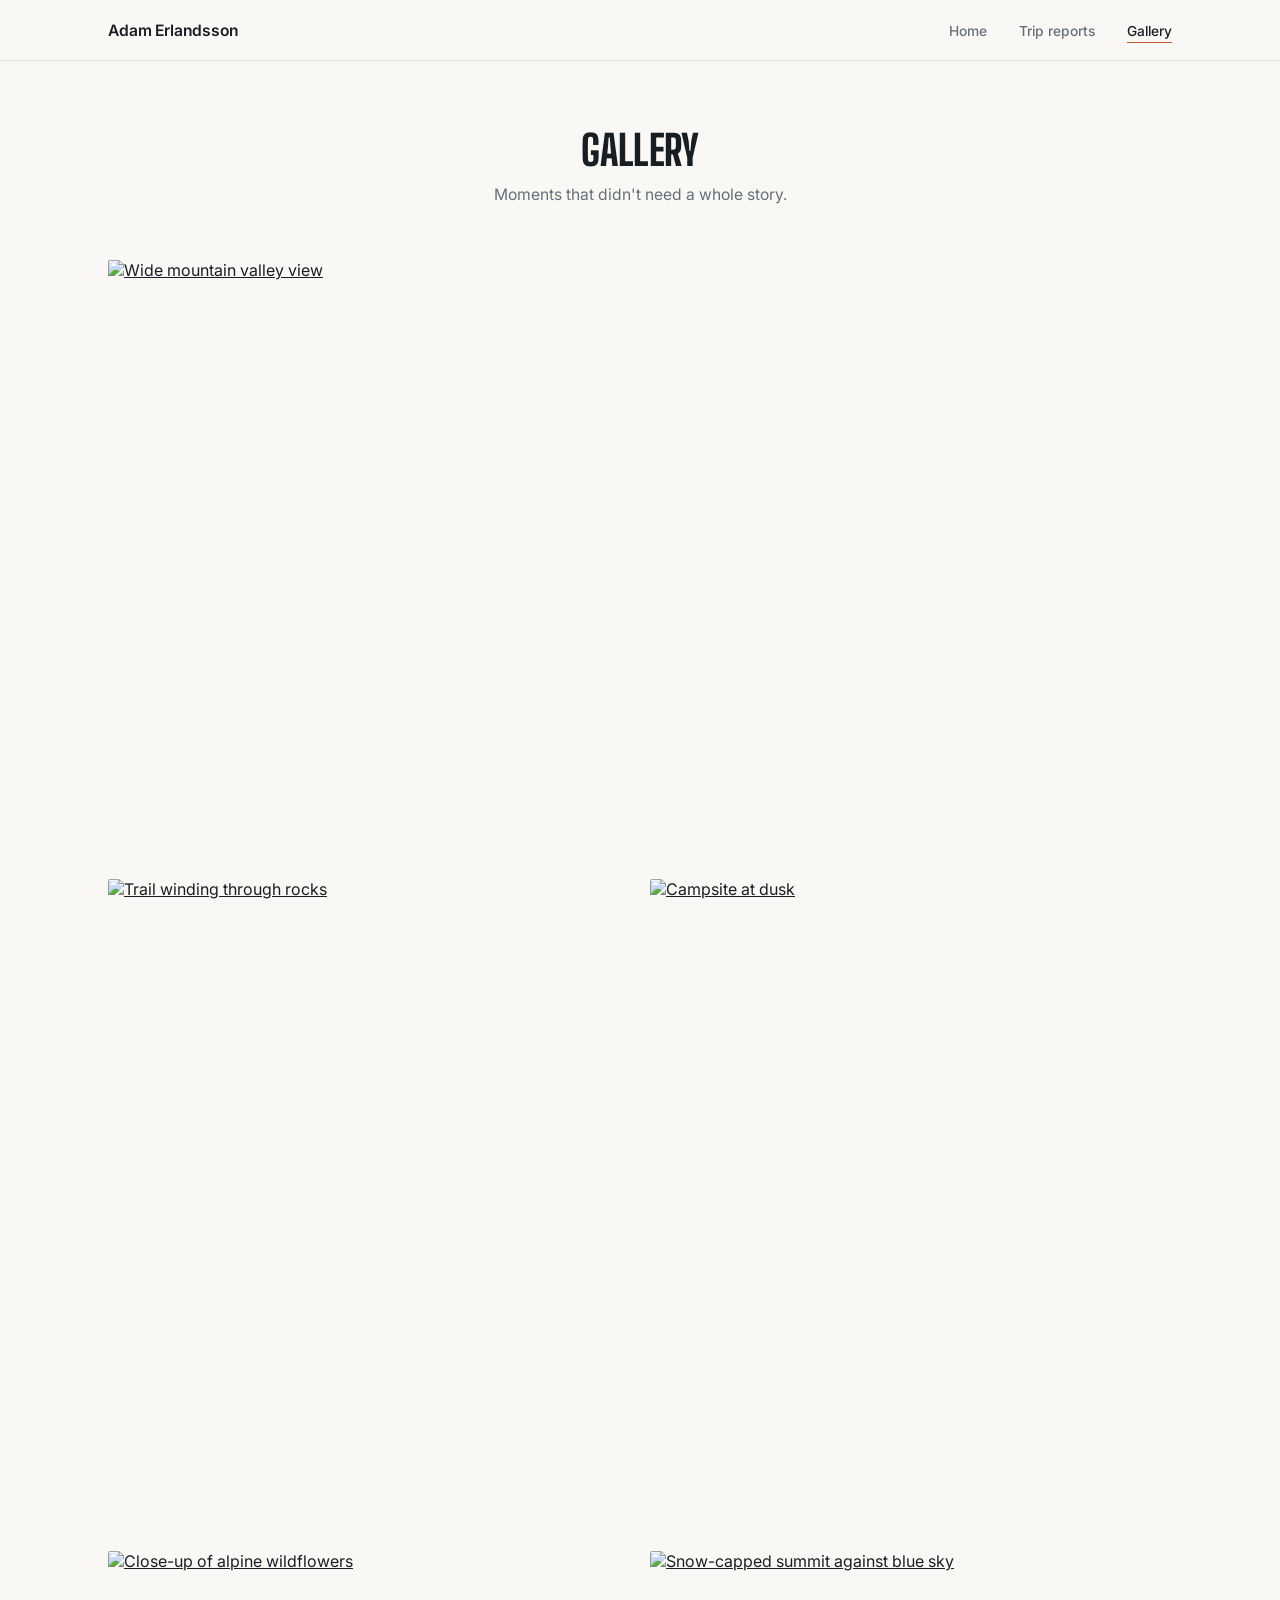
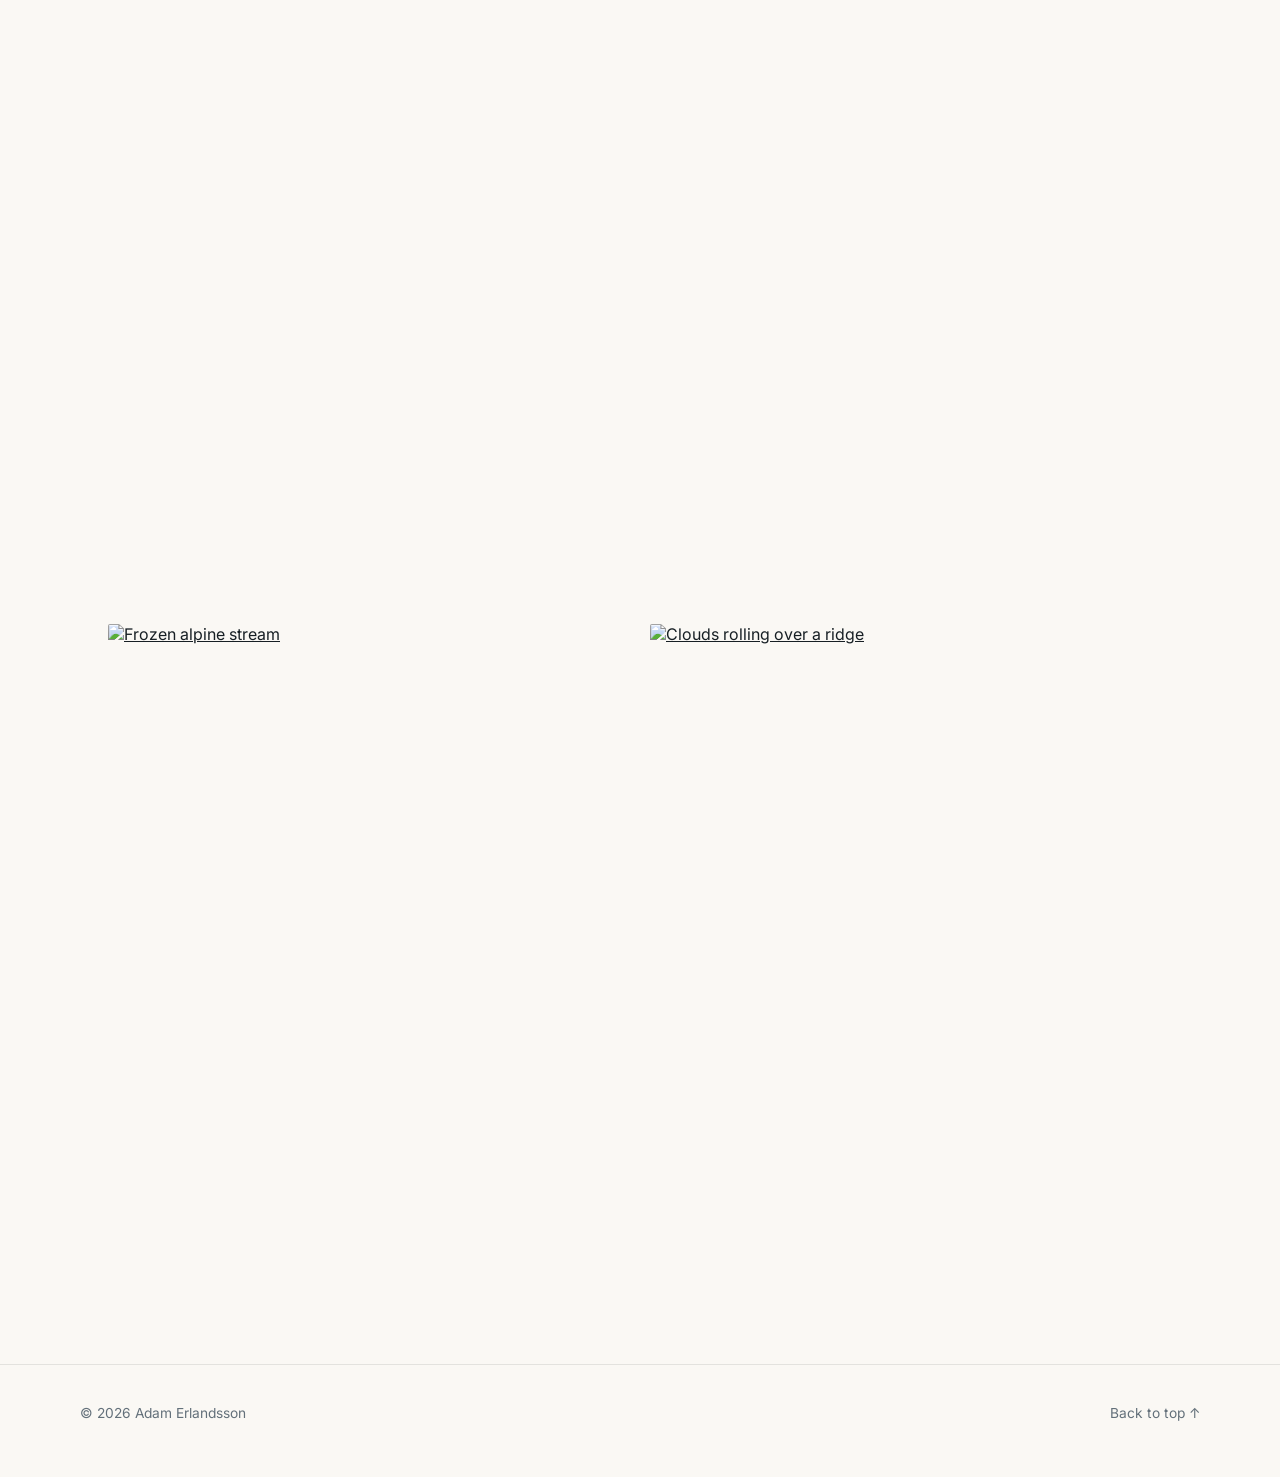
==== gallery.html @ f3b180c7 "Split into a multi-page site: home, trip reports overview, individual report pages, and a gallery pa" ====
<!DOCTYPE html>
<html lang="en">
<head>
<meta charset="UTF-8">
<meta name="viewport" content="width=device-width, initial-scale=1.0">
<title>Gallery — Adam Erlandsson</title>
<meta name="description" content="Moments from the mountains that didn't need a whole story.">
<link rel="preconnect" href="https://fonts.googleapis.com">
<link rel="preconnect" href="https://fonts.gstatic.com" crossorigin>
<link href="https://fonts.googleapis.com/css2?family=Big+Shoulders+Display:wght@600;800&family=Inter:wght@400;500;600&display=swap" rel="stylesheet">
<link rel="stylesheet" href="style.css">
</head>
<body>

<nav class="nav" id="top">
    <div class="nav-inner">
        <a class="nav-name" href="index.html">Adam Erlandsson</a>
        <ul class="nav-links">
            <li><a href="index.html">Home</a></li>
            <li><a href="trip-reports.html">Trip reports</a></li>
            <li><a href="gallery.html" class="is-active">Gallery</a></li>
        </ul>
    </div>
</nav>

<!-- ============================================================
     GALLERY — for standalone shots that don't need a full report.
     Add more <a><img></a> pairs to grow the grid; the first image
     always spans full width, the rest tile two-up.
     ============================================================ -->
<section class="page-section" style="padding-top:64px;">
    <div class="section-head">
        <h2 class="display">Gallery</h2>
        <p>Moments that didn't need a whole story.</p>
    </div>
    <div class="gallery">
        <a href="https://picsum.photos/1800/1000?random=20" target="_blank" rel="noopener">
            <img src="https://picsum.photos/1800/1000?random=20" alt="Wide mountain valley view" loading="lazy">
        </a>
        <a href="https://picsum.photos/900/1125?random=21" target="_blank" rel="noopener">
            <img src="https://picsum.photos/900/1125?random=21" alt="Trail winding through rocks" loading="lazy">
        </a>
        <a href="https://picsum.photos/900/1125?random=22" target="_blank" rel="noopener">
            <img src="https://picsum.photos/900/1125?random=22" alt="Campsite at dusk" loading="lazy">
        </a>
        <a href="https://picsum.photos/900/1125?random=23" target="_blank" rel="noopener">
            <img src="https://picsum.photos/900/1125?random=23" alt="Close-up of alpine wildflowers" loading="lazy">
        </a>
        <a href="https://picsum.photos/900/1125?random=24" target="_blank" rel="noopener">
            <img src="https://picsum.photos/900/1125?random=24" alt="Snow-capped summit against blue sky" loading="lazy">
        </a>
        <a href="https://picsum.photos/900/1125?random=25" target="_blank" rel="noopener">
            <img src="https://picsum.photos/900/1125?random=25" alt="Frozen alpine stream" loading="lazy">
        </a>
        <a href="https://picsum.photos/900/1125?random=26" target="_blank" rel="noopener">
            <img src="https://picsum.photos/900/1125?random=26" alt="Clouds rolling over a ridge" loading="lazy">
        </a>
    </div>
</section>

<footer>
    <div class="foot-inner">
        <span>© 2026 Adam Erlandsson</span>
        <a href="#top">Back to top ↑</a>
    </div>
</footer>

</body>
</html>
---- style.css ----
/* ---------- Tokens ---------- */
:root{
    --paper:     #faf8f4;   /* page background */
    --ink:       #171f24;   /* headings / body */
    --muted:     #63707a;   /* meta text, secondary */
    --line:      rgba(23,31,36,0.10);
    --accent:    #c25a2e;   /* single accent — links, hover, active state */
    --maxw:      1120px;    /* image width */
    --textw:     640px;     /* reading width */
}

*{ margin:0; padding:0; box-sizing:border-box; }

html{ scroll-behavior:smooth; }

body{
    font-family:'Inter',-apple-system,BlinkMacSystemFont,sans-serif;
    background:var(--paper);
    color:var(--ink);
    -webkit-font-smoothing:antialiased;
}

img{ max-width:100%; display:block; }

section{ scroll-margin-top:84px; }

.display{
    font-family:'Big Shoulders Display',sans-serif;
    font-weight:800;
    text-transform:uppercase;
    letter-spacing:-0.01em;
}

a{ color:inherit; }

/* ---------- Nav ---------- */
.nav{
    position:sticky;
    top:0;
    z-index:20;
    background:rgba(250,248,244,0.92);
    backdrop-filter:blur(8px);
    -webkit-backdrop-filter:blur(8px);
    border-bottom:1px solid var(--line);
}
.nav-inner{
    max-width:var(--maxw);
    margin:0 auto;
    padding:20px 28px;
    display:flex;
    align-items:center;
    justify-content:space-between;
    gap:20px;
    flex-wrap:wrap;
}
.nav-name{
    font-weight:600;
    font-size:0.98rem;
    letter-spacing:-0.01em;
    text-decoration:none;
}
.nav-links{
    list-style:none;
    display:flex;
    gap:32px;
}
.nav-links a{
    text-decoration:none;
    font-size:0.86rem;
    font-weight:500;
    color:var(--muted);
    padding-bottom:3px;
    border-bottom:1px solid transparent;
    transition:color .2s ease, border-color .2s ease;
}
.nav-links a:hover,
.nav-links a.is-active{ color:var(--ink); border-color:var(--accent); }

@media (max-width:480px){
    .nav-inner{ justify-content:center; text-align:center; }
    .nav-links{ gap:20px; }
}

/* ---------- Hero ---------- */
.hero{
    position:relative;
    height:min(86vh, 780px);
    min-height:440px;
    overflow:hidden;
}
.hero.hero--sub{
    height:min(56vh, 500px);
    min-height:320px;
}
.hero img{
    width:100%;
    height:100%;
    object-fit:cover;
}
.hero::after{
    content:"";
    position:absolute;
    inset:0;
    background:linear-gradient(to top, rgba(10,14,17,0.72) 0%, rgba(10,14,17,0.15) 45%, rgba(10,14,17,0) 65%);
}
.hero-text{
    position:absolute;
    left:0; right:0; bottom:0;
    max-width:var(--maxw);
    margin:0 auto;
    padding:0 28px 56px;
    color:#fff;
}
.hero-text .eyebrow{
    display:block;
    font-size:0.8rem;
    letter-spacing:0.08em;
    text-transform:uppercase;
    color:rgba(255,255,255,0.75);
    margin-bottom:14px;
}
.hero-text h1{
    font-size:clamp(2.4rem, 6.4vw, 4.6rem);
    line-height:0.98;
    margin-bottom:14px;
}
.hero--sub .hero-text h1{ font-size:clamp(2rem, 5vw, 3.4rem); }
.hero-text p{
    max-width:480px;
    font-size:1.02rem;
    line-height:1.6;
    color:rgba(255,255,255,0.85);
}

/* quiet signature — thin elevation line, not the star of the show */
.divider{
    display:flex;
    justify-content:center;
    padding:40px 0 8px;
    opacity:0.55;
}
.divider svg{ width:130px; height:18px; }
.divider path{ fill:none; stroke:var(--muted); stroke-width:1.4; stroke-linejoin:round; }

/* ---------- Section headers ---------- */
.section-head{
    max-width:var(--maxw);
    margin:0 auto;
    padding:0 28px;
    text-align:center;
    margin-bottom:56px;
}
.section-head h2{
    font-size:clamp(1.9rem, 4vw, 2.6rem);
    margin-bottom:10px;
}
.section-head p{ color:var(--muted); font-size:0.98rem; }

.page-section{ padding:96px 0 88px; }

/* ---------- Report cards (home teaser + overview grid) ---------- */
.report-grid{
    max-width:var(--maxw);
    margin:0 auto;
    padding:0 28px;
    display:grid;
    grid-template-columns:repeat(auto-fit, minmax(260px, 1fr));
    gap:44px 28px;
}
.report-card{
    display:block;
    text-decoration:none;
    color:inherit;
}
.card-photo{
    overflow:hidden;
    border-radius:2px;
    margin-bottom:18px;
}
.card-photo img{
    width:100%;
    aspect-ratio:4/3;
    object-fit:cover;
    transition:transform .5s cubic-bezier(.2,.7,.2,1);
}
.report-card:hover .card-photo img{ transform:scale(1.045); }
.report-card h3{ font-size:1.22rem; margin-bottom:6px; line-height:1.25; }
.card-meta{ color:var(--accent); font-size:0.84rem; font-weight:500; }

.section-cta{ text-align:center; margin-top:56px; }
.section-cta a{
    text-decoration:none;
    font-weight:500;
    font-size:0.92rem;
    color:var(--accent);
    border-bottom:1px solid var(--accent);
    padding-bottom:2px;
}

/* ---------- Individual report page ---------- */
.report-detail{
    max-width:var(--textw);
    margin:0 auto;
    padding:72px 28px 0;
}
.report-detail p{
    line-height:1.75;
    color:#3a444b;
    font-size:1.05rem;
    margin-bottom:18px;
}
.report-detail p:last-child{ margin-bottom:0; }

.report-nav{
    max-width:var(--textw);
    margin:56px auto 0;
    padding:28px 28px 88px;
    border-top:1px solid var(--line);
    display:flex;
    justify-content:space-between;
    gap:16px;
    flex-wrap:wrap;
}
.report-nav a{
    text-decoration:none;
    font-size:0.9rem;
    font-weight:500;
    color:var(--muted);
    transition:color .2s ease;
}
.report-nav a:hover{ color:var(--accent); }

/* ---------- Gallery ---------- */
.gallery{
    max-width:var(--maxw);
    margin:0 auto;
    padding:0 28px;
    display:grid;
    grid-template-columns:repeat(2, 1fr);
    gap:20px;
}
.gallery a{
    display:block;
    overflow:hidden;
    border-radius:2px;
}
.gallery img{
    width:100%;
    aspect-ratio:4/5;
    object-fit:cover;
    transition:transform .6s cubic-bezier(.2,.7,.2,1);
}
.gallery a:hover img{ transform:scale(1.045); }
.gallery a:first-child{ grid-column:1 / -1; }
.gallery a:first-child img{ aspect-ratio:16/9; }

@media (max-width:680px){
    .gallery{ grid-template-columns:1fr; }
    .gallery a:first-child img{ aspect-ratio:4/5; }
}

/* ---------- Footer ---------- */
footer{
    border-top:1px solid var(--line);
    padding:40px 28px 56px;
}
.foot-inner{
    max-width:var(--maxw);
    margin:0 auto;
    display:flex;
    justify-content:space-between;
    align-items:center;
    gap:16px;
    flex-wrap:wrap;
    color:var(--muted);
    font-size:0.86rem;
}
footer a{
    text-decoration:none;
    color:var(--muted);
    transition:color .2s ease;
}
footer a:hover{ color:var(--accent); }
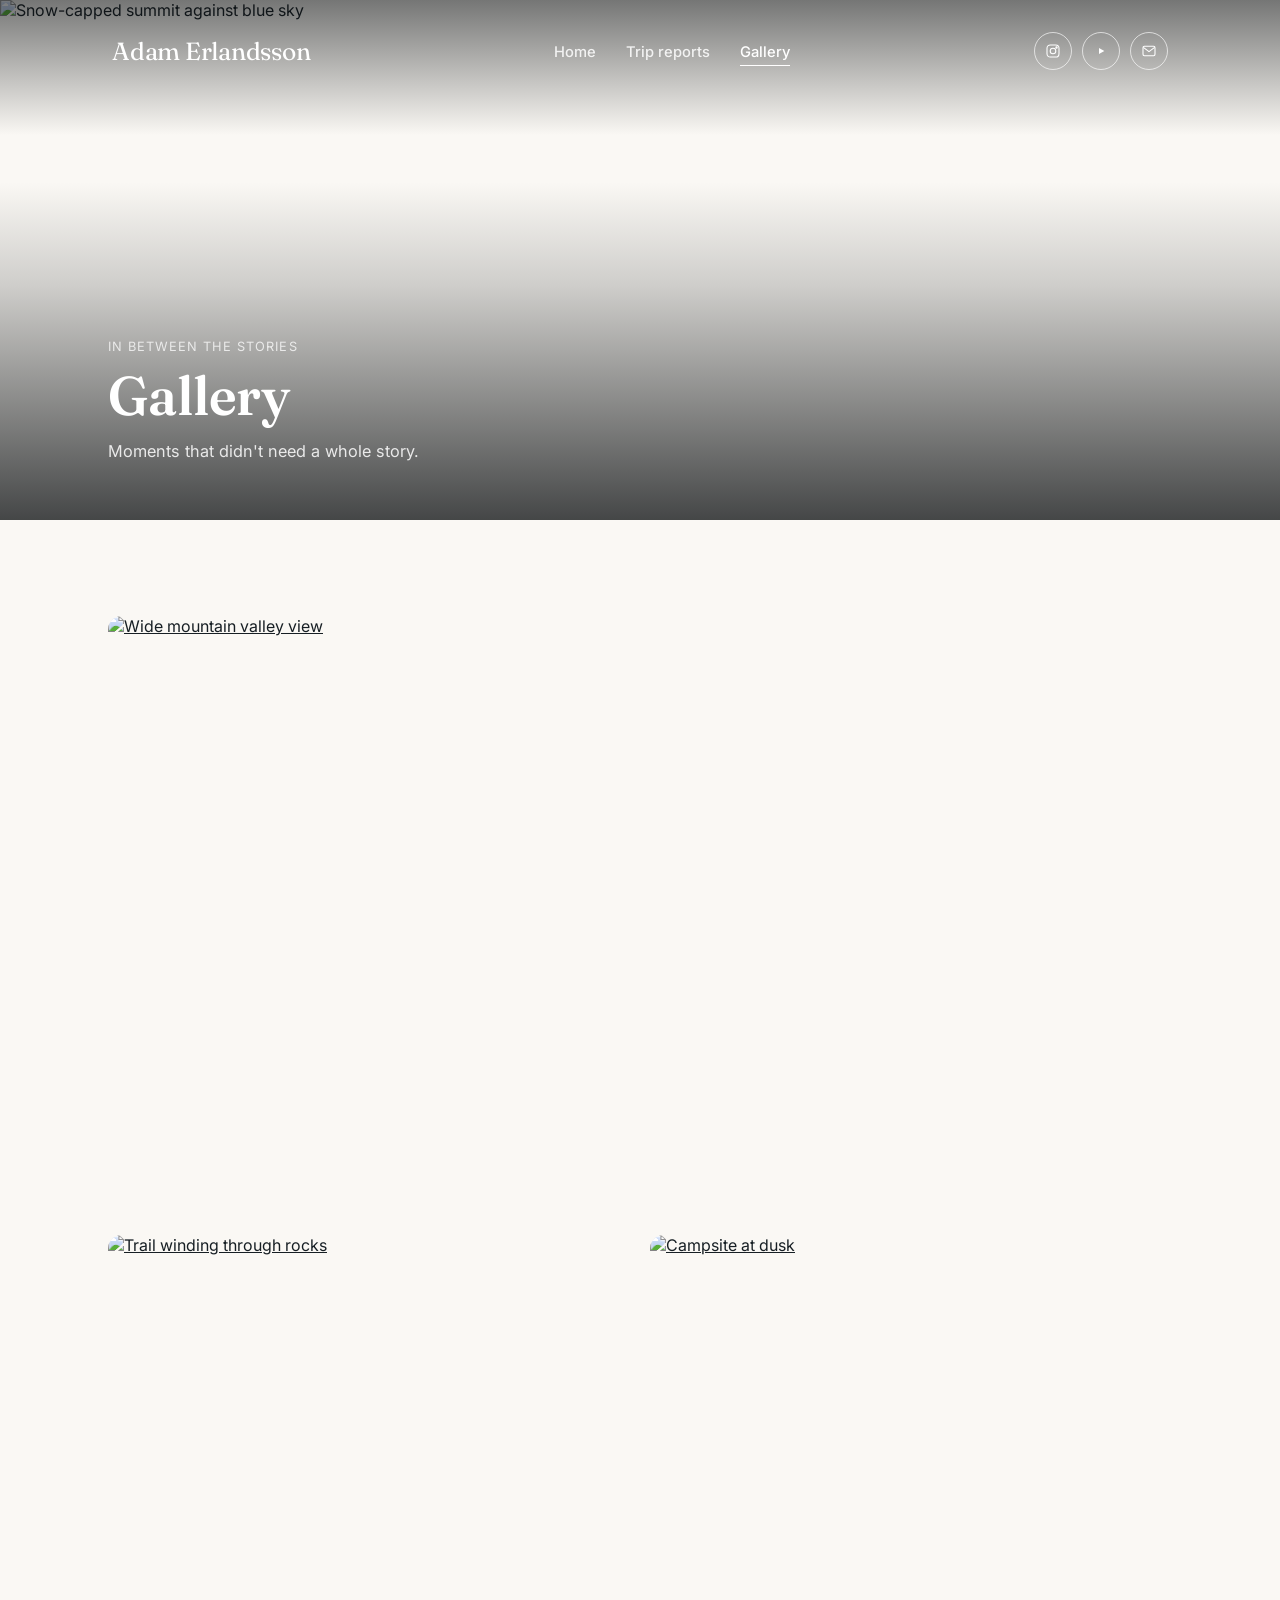
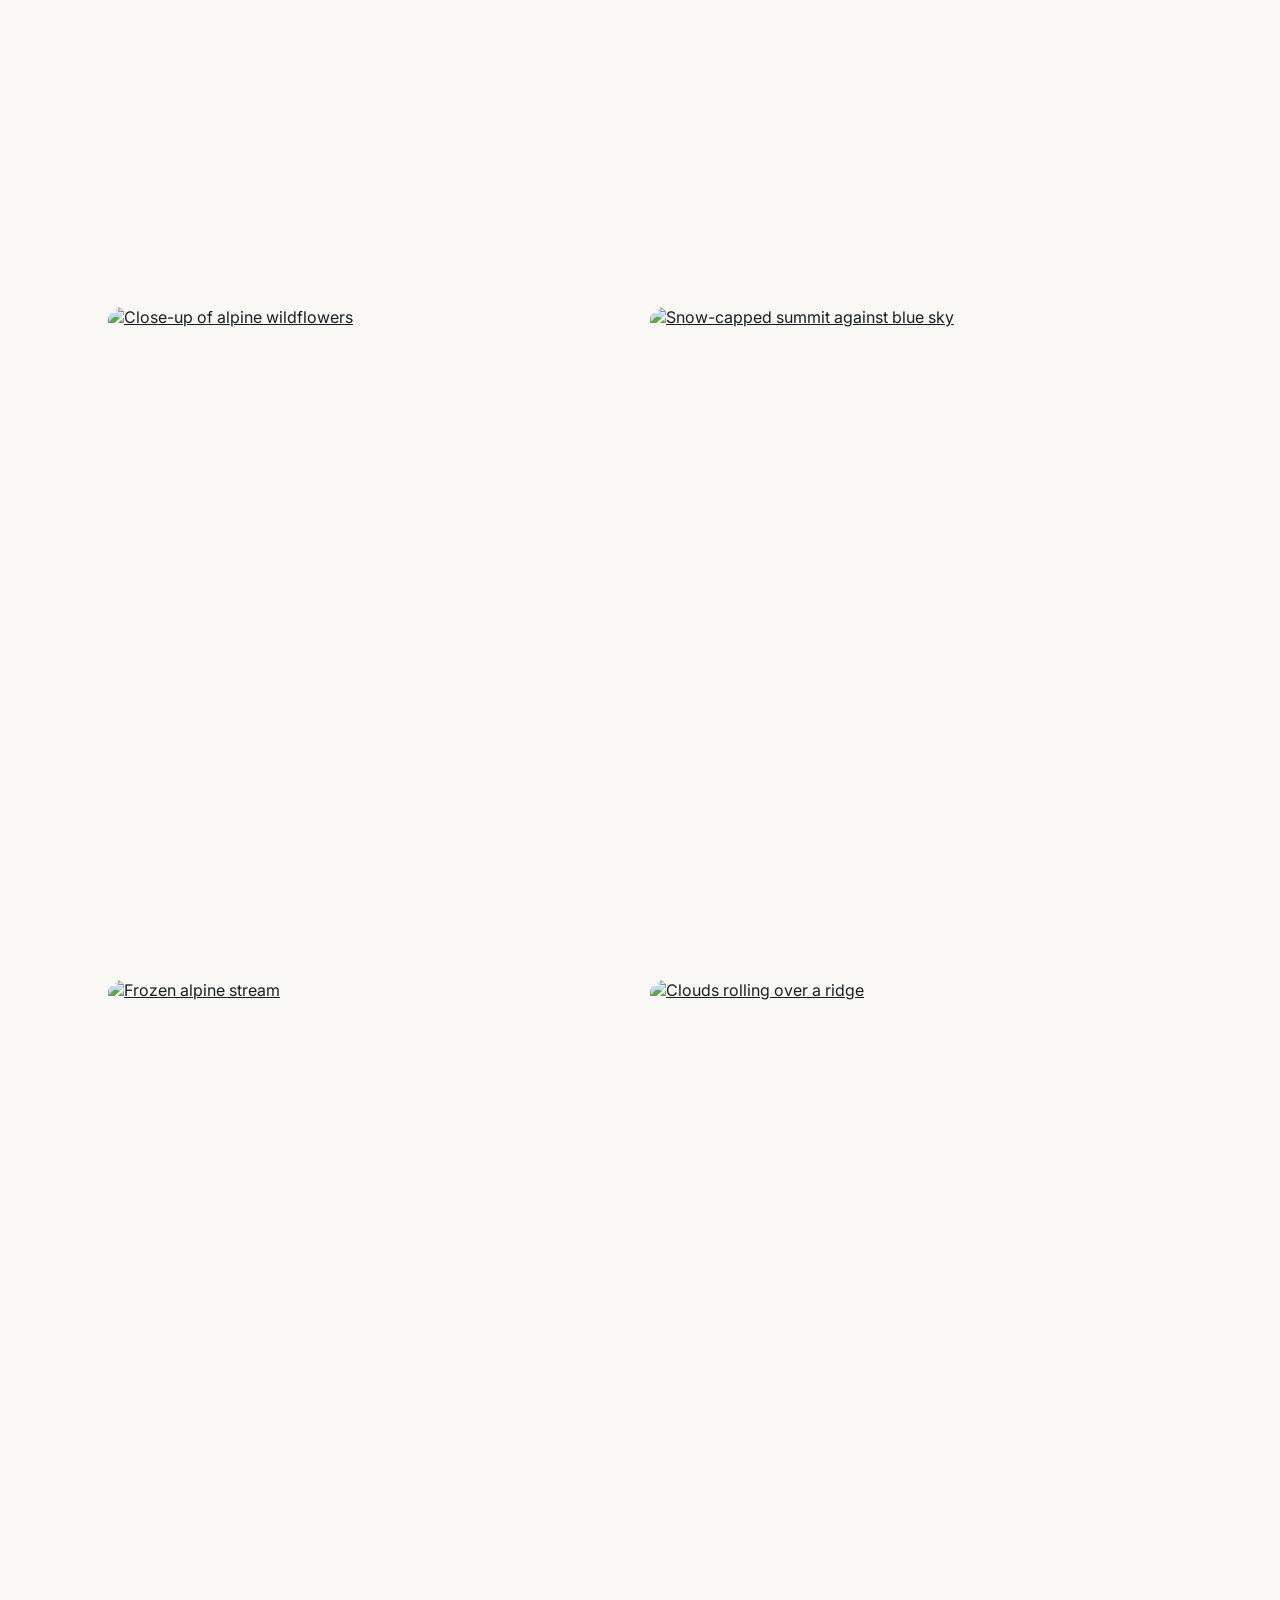
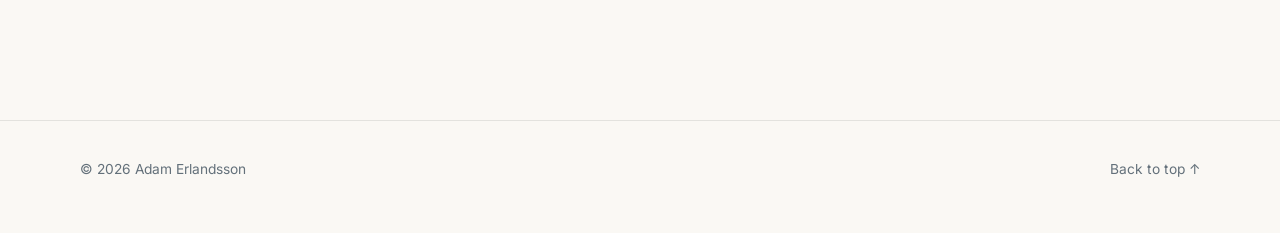
==== commit 9543f319: "Redesign nav as transparent overlay on hero photos, serif wordmark, social icons, rounded accent-str" ====
--- a/gallery.html
+++ b/gallery.html
@@ -7,7 +7,7 @@
 <meta name="description" content="Moments from the mountains that didn't need a whole story.">
 <link rel="preconnect" href="https://fonts.googleapis.com">
 <link rel="preconnect" href="https://fonts.gstatic.com" crossorigin>
-<link href="https://fonts.googleapis.com/css2?family=Big+Shoulders+Display:wght@600;800&family=Inter:wght@400;500;600&display=swap" rel="stylesheet">
+<link href="https://fonts.googleapis.com/css2?family=Fraunces:wght@400;500;600&family=Inter:wght@400;500;600&display=swap" rel="stylesheet">
 <link rel="stylesheet" href="style.css">
 </head>
 <body>
@@ -20,19 +20,29 @@
             <li><a href="trip-reports.html">Trip reports</a></li>
             <li><a href="gallery.html" class="is-active">Gallery</a></li>
         </ul>
+        <div class="nav-social">
+            <a href="#" aria-label="Instagram"><svg viewBox="0 0 24 24" fill="none" stroke="currentColor" stroke-width="1.6"><rect x="3" y="3" width="18" height="18" rx="5"/><circle cx="12" cy="12" r="4.2"/><circle cx="17.3" cy="6.7" r="1"/></svg></a>
+            <a href="#" aria-label="YouTube"><svg viewBox="0 0 24 24" fill="currentColor"><path d="M9 7.5v9l8-4.5-8-4.5z"/></svg></a>
+            <a href="mailto:you@example.com" aria-label="Email"><svg viewBox="0 0 24 24" fill="none" stroke="currentColor" stroke-width="1.6"><rect x="3" y="5" width="18" height="14" rx="2"/><path d="M3.5 6.5l8.5 6.5 8.5-6.5"/></svg></a>
+        </div>
     </div>
 </nav>
+
+<header class="hero hero--sub has-caption">
+    <img src="https://picsum.photos/1800/1000?random=24" alt="Snow-capped summit against blue sky">
+    <div class="hero-text">
+        <span class="eyebrow">In between the stories</span>
+        <h1 class="display">Gallery</h1>
+        <p>Moments that didn't need a whole story.</p>
+    </div>
+</header>
 
 <!-- ============================================================
      GALLERY — for standalone shots that don't need a full report.
      Add more <a><img></a> pairs to grow the grid; the first image
      always spans full width, the rest tile two-up.
      ============================================================ -->
-<section class="page-section" style="padding-top:64px;">
-    <div class="section-head">
-        <h2 class="display">Gallery</h2>
-        <p>Moments that didn't need a whole story.</p>
-    </div>
+<section class="page-section">
     <div class="gallery">
         <a href="https://picsum.photos/1800/1000?random=20" target="_blank" rel="noopener">
             <img src="https://picsum.photos/1800/1000?random=20" alt="Wide mountain valley view" loading="lazy">
--- a/style.css
+++ b/style.css
@@ -25,87 +25,110 @@
 section{ scroll-margin-top:84px; }
 
 .display{
-    font-family:'Big Shoulders Display',sans-serif;
-    font-weight:800;
-    text-transform:uppercase;
+    font-family:'Fraunces',serif;
+    font-weight:500;
     letter-spacing:-0.01em;
 }
 
 a{ color:inherit; }
 
-/* ---------- Nav ---------- */
+/* ---------- Nav — transparent overlay on the hero photo ---------- */
 .nav{
-    position:sticky;
-    top:0;
+    position:absolute;
+    top:0; left:0; right:0;
     z-index:20;
-    background:rgba(250,248,244,0.92);
-    backdrop-filter:blur(8px);
-    -webkit-backdrop-filter:blur(8px);
-    border-bottom:1px solid var(--line);
 }
 .nav-inner{
     max-width:var(--maxw);
     margin:0 auto;
-    padding:20px 28px;
+    padding:32px 32px 0;
     display:flex;
     align-items:center;
     justify-content:space-between;
-    gap:20px;
+    gap:24px;
     flex-wrap:wrap;
 }
 .nav-name{
-    font-weight:600;
-    font-size:0.98rem;
+    font-family:'Fraunces',serif;
+    font-weight:400;
+    font-size:1.55rem;
+    color:#fff;
+    text-decoration:none;
     letter-spacing:-0.01em;
-    text-decoration:none;
 }
 .nav-links{
     list-style:none;
     display:flex;
-    gap:32px;
+    gap:30px;
 }
 .nav-links a{
     text-decoration:none;
-    font-size:0.86rem;
+    font-size:0.92rem;
     font-weight:500;
-    color:var(--muted);
-    padding-bottom:3px;
+    color:rgba(255,255,255,0.85);
+    padding-bottom:4px;
     border-bottom:1px solid transparent;
     transition:color .2s ease, border-color .2s ease;
 }
 .nav-links a:hover,
-.nav-links a.is-active{ color:var(--ink); border-color:var(--accent); }
-
-@media (max-width:480px){
-    .nav-inner{ justify-content:center; text-align:center; }
-    .nav-links{ gap:20px; }
+.nav-links a.is-active{ color:#fff; border-color:#fff; }
+
+.nav-social{ display:flex; gap:10px; }
+.nav-social a{
+    width:38px; height:38px;
+    border:1.5px solid rgba(255,255,255,0.65);
+    border-radius:50%;
+    display:flex; align-items:center; justify-content:center;
+    color:#fff;
+    transition:background .2s ease, color .2s ease, border-color .2s ease;
+}
+.nav-social a:hover{ background:#fff; border-color:#fff; color:var(--ink); }
+.nav-social svg{ width:16px; height:16px; }
+
+@media (max-width:760px){
+    .nav-inner{ justify-content:center; text-align:center; padding-top:24px; }
+    .nav-links{ gap:18px; order:3; flex-basis:100%; justify-content:center; }
+    .nav-social{ order:2; }
 }
 
 /* ---------- Hero ---------- */
 .hero{
     position:relative;
-    height:min(86vh, 780px);
-    min-height:440px;
+    height:min(90vh, 820px);
+    min-height:460px;
     overflow:hidden;
 }
 .hero.hero--sub{
-    height:min(56vh, 500px);
-    min-height:320px;
+    height:min(58vh, 520px);
+    min-height:340px;
 }
 .hero img{
     width:100%;
     height:100%;
     object-fit:cover;
 }
-.hero::after{
+.hero::before{
+    /* top fade — keeps the overlaid nav legible over any photo */
     content:"";
     position:absolute;
     inset:0;
-    background:linear-gradient(to top, rgba(10,14,17,0.72) 0%, rgba(10,14,17,0.15) 45%, rgba(10,14,17,0) 65%);
+    z-index:1;
+    background:linear-gradient(to bottom, rgba(8,11,13,0.55) 0%, rgba(8,11,13,0) 26%);
+    pointer-events:none;
+}
+.hero.has-caption::after{
+    /* bottom fade — only added where a caption sits at the bottom */
+    content:"";
+    position:absolute;
+    inset:0;
+    z-index:1;
+    background:linear-gradient(to top, rgba(8,11,13,0.75) 0%, rgba(8,11,13,0.18) 45%, rgba(8,11,13,0) 65%);
+    pointer-events:none;
 }
 .hero-text{
     position:absolute;
     left:0; right:0; bottom:0;
+    z-index:2;
     max-width:var(--maxw);
     margin:0 auto;
     padding:0 28px 56px;
@@ -121,7 +144,8 @@
 }
 .hero-text h1{
     font-size:clamp(2.4rem, 6.4vw, 4.6rem);
-    line-height:0.98;
+    font-weight:600;
+    line-height:1.02;
     margin-bottom:14px;
 }
 .hero--sub .hero-text h1{ font-size:clamp(2rem, 5vw, 3.4rem); }
@@ -173,9 +197,18 @@
     color:inherit;
 }
 .card-photo{
+    position:relative;
     overflow:hidden;
-    border-radius:2px;
+    border-radius:14px;
     margin-bottom:18px;
+}
+.card-photo::before{
+    content:"";
+    position:absolute;
+    left:0; top:0; bottom:0;
+    width:5px;
+    background:var(--accent);
+    z-index:2;
 }
 .card-photo img{
     width:100%;
@@ -184,7 +217,7 @@
     transition:transform .5s cubic-bezier(.2,.7,.2,1);
 }
 .report-card:hover .card-photo img{ transform:scale(1.045); }
-.report-card h3{ font-size:1.22rem; margin-bottom:6px; line-height:1.25; }
+.report-card h3{ font-family:'Fraunces',serif; font-weight:500; font-size:1.3rem; margin-bottom:6px; line-height:1.25; }
 .card-meta{ color:var(--accent); font-size:0.84rem; font-weight:500; }
 
 .section-cta{ text-align:center; margin-top:56px; }
@@ -242,7 +275,7 @@
 .gallery a{
     display:block;
     overflow:hidden;
-    border-radius:2px;
+    border-radius:14px;
 }
 .gallery img{
     width:100%;
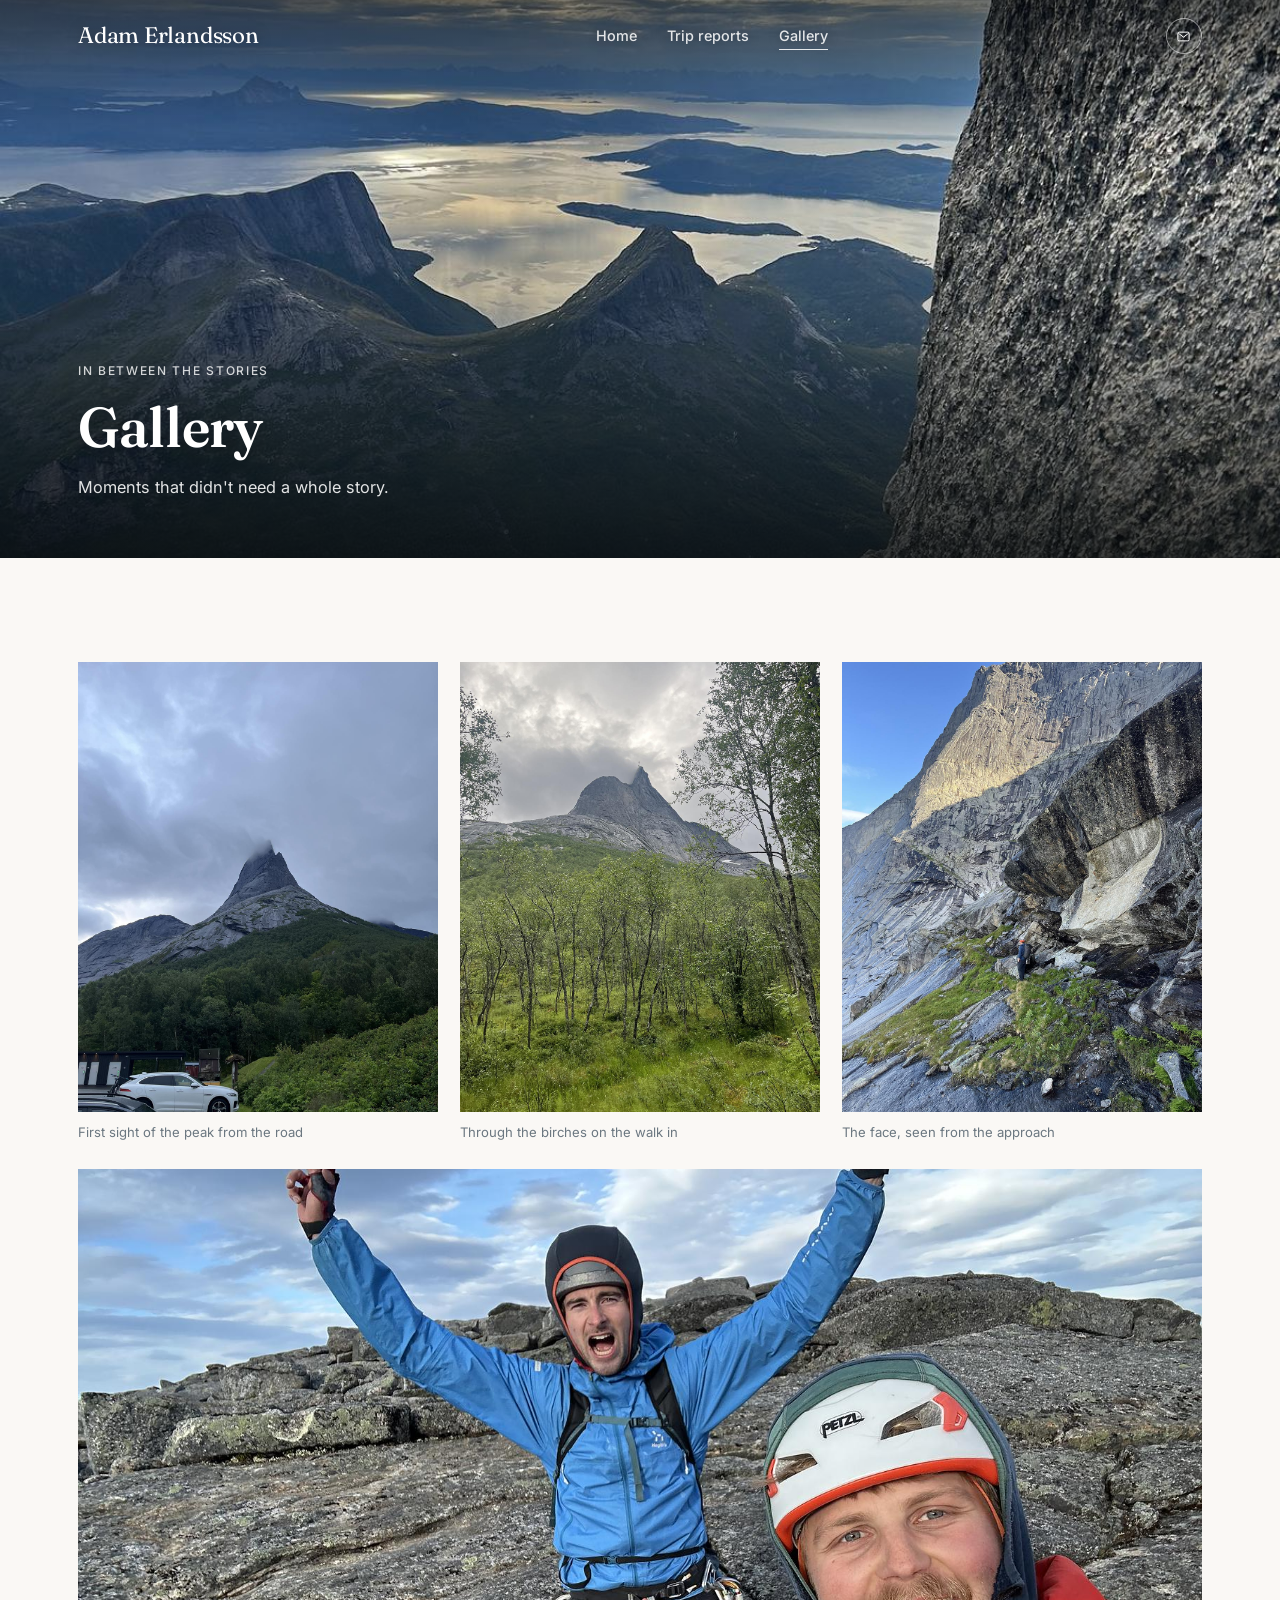
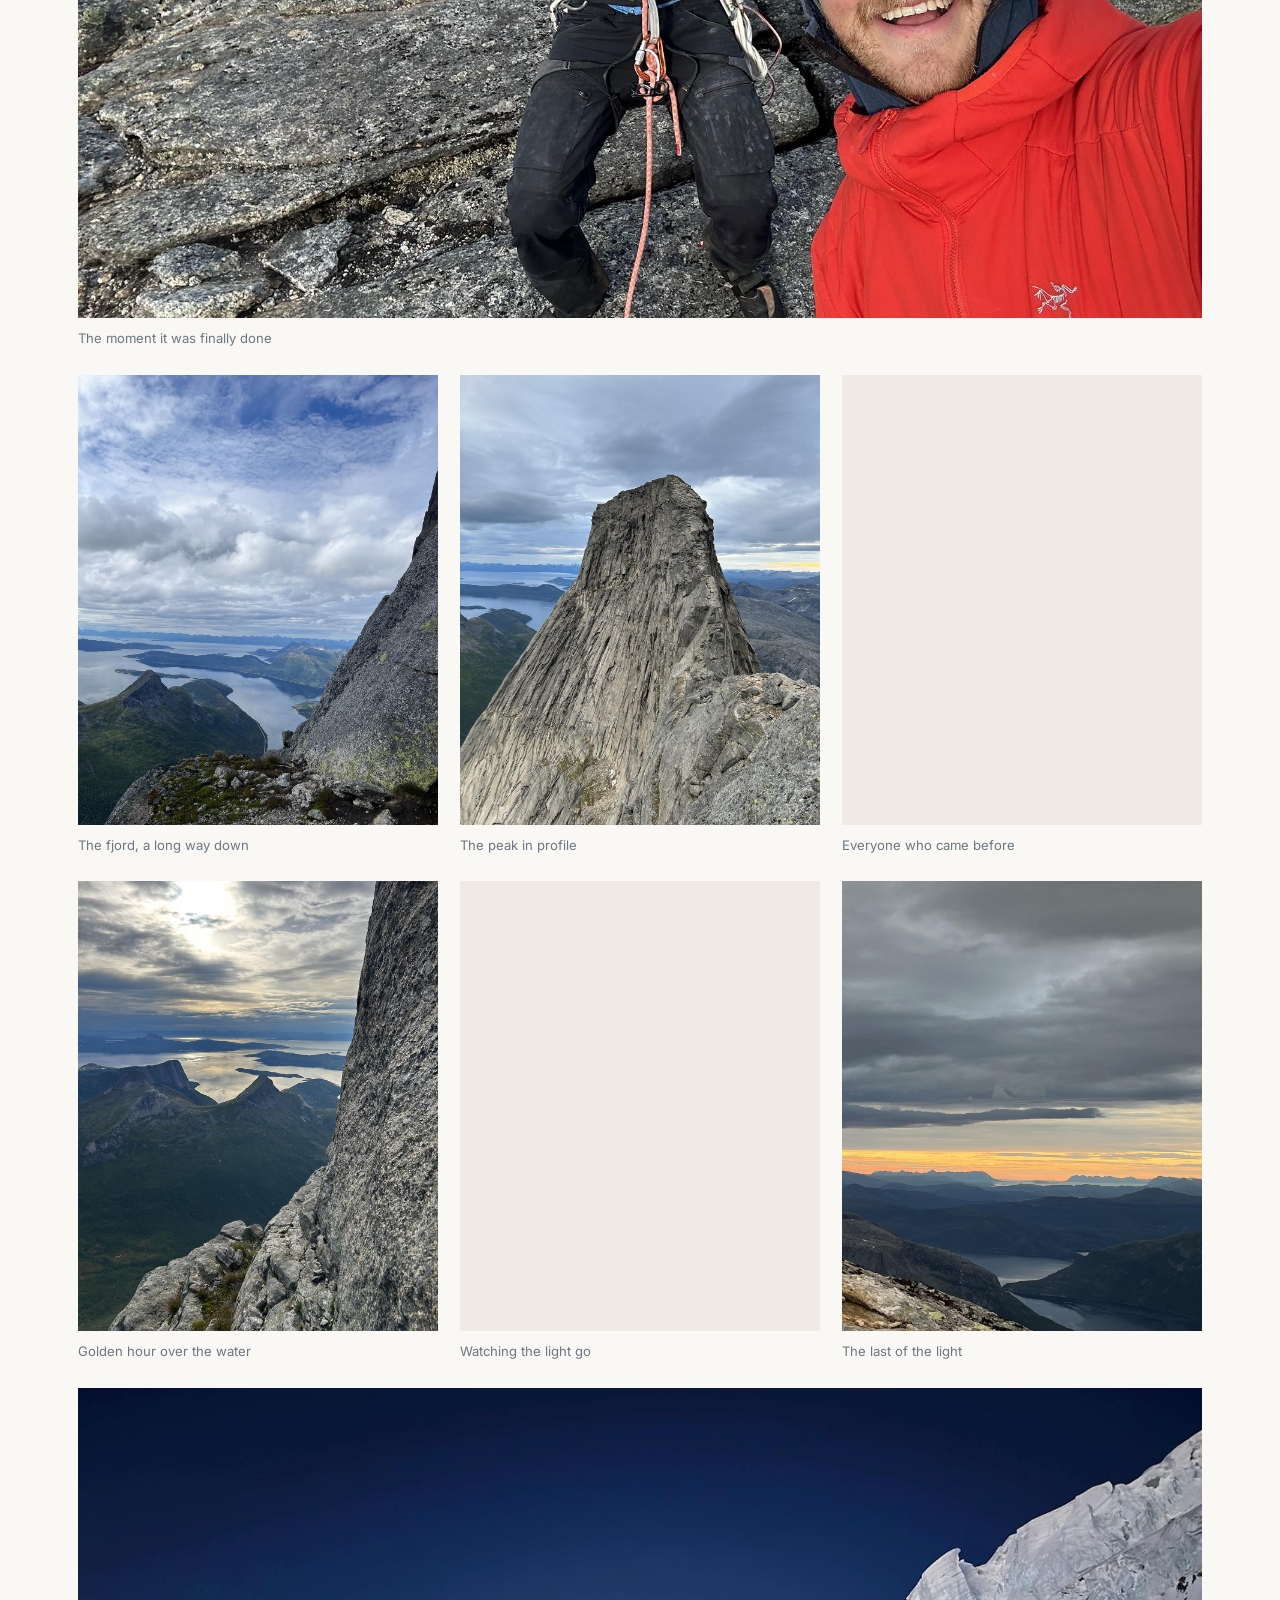
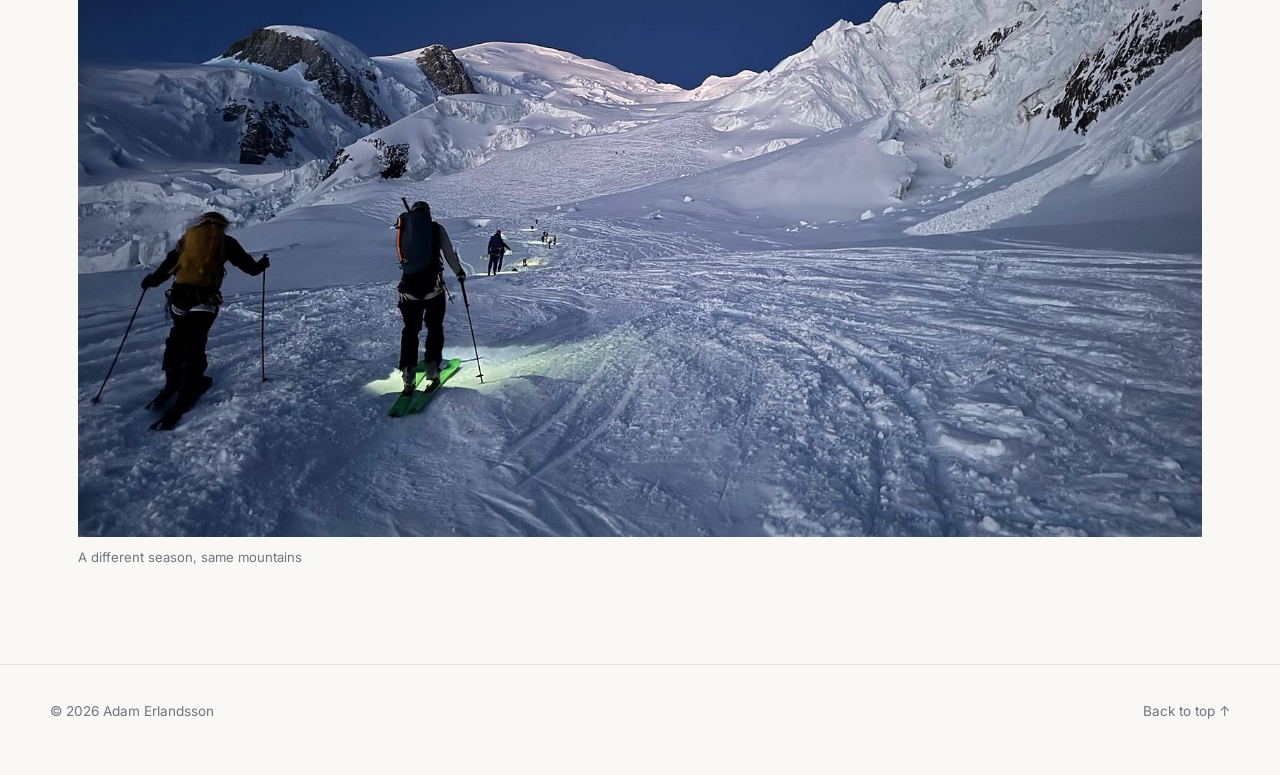
==== commit 64a09e50: "Rebuild site around a single editable content file All content now lives in content.js — site detail" ====
--- a/gallery.html
+++ b/gallery.html
@@ -2,78 +2,30 @@
 <html lang="en">
 <head>
 <meta charset="UTF-8">
-<meta name="viewport" content="width=device-width, initial-scale=1.0">
+<meta name="viewport" content="width=device-width, initial-scale=1">
 <title>Gallery — Adam Erlandsson</title>
 <meta name="description" content="Moments from the mountains that didn't need a whole story.">
+
+<meta property="og:title" content="Gallery — Adam Erlandsson">
+<meta property="og:description" content="Moments from the mountains that didn't need a whole story.">
+<meta property="og:image" content="images/summit-celebration.jpg">
+<meta property="og:type" content="website">
+<meta name="theme-color" content="#faf8f5">
+
+<link rel="icon" href="data:image/svg+xml,%3Csvg xmlns='http://www.w3.org/2000/svg' viewBox='0 0 32 32'%3E%3Crect width='32' height='32' rx='6' fill='%2314181b'/%3E%3Cpath d='M4 25 L12.5 9 L17 17.5 L20.5 11 L28 25 Z' fill='%23faf8f5'/%3E%3Cpath d='M12.5 9 L15.2 14 L9.8 14 Z' fill='%23c25a2e'/%3E%3C/svg%3E">
+
 <link rel="preconnect" href="https://fonts.googleapis.com">
 <link rel="preconnect" href="https://fonts.gstatic.com" crossorigin>
-<link href="https://fonts.googleapis.com/css2?family=Fraunces:wght@400;500;600&family=Inter:wght@400;500;600&display=swap" rel="stylesheet">
+<link href="https://fonts.googleapis.com/css2?family=Fraunces:opsz,wght@9..144,400;9..144,500;9..144,600&family=Inter:wght@400;500;600&display=swap" rel="stylesheet">
 <link rel="stylesheet" href="style.css">
 </head>
-<body>
+<body data-page="gallery">
 
-<nav class="nav" id="top">
-    <div class="nav-inner">
-        <a class="nav-name" href="index.html">Adam Erlandsson</a>
-        <ul class="nav-links">
-            <li><a href="index.html">Home</a></li>
-            <li><a href="trip-reports.html">Trip reports</a></li>
-            <li><a href="gallery.html" class="is-active">Gallery</a></li>
-        </ul>
-        <div class="nav-social">
-            <a href="#" aria-label="Instagram"><svg viewBox="0 0 24 24" fill="none" stroke="currentColor" stroke-width="1.6"><rect x="3" y="3" width="18" height="18" rx="5"/><circle cx="12" cy="12" r="4.2"/><circle cx="17.3" cy="6.7" r="1"/></svg></a>
-            <a href="#" aria-label="YouTube"><svg viewBox="0 0 24 24" fill="currentColor"><path d="M9 7.5v9l8-4.5-8-4.5z"/></svg></a>
-            <a href="mailto:you@example.com" aria-label="Email"><svg viewBox="0 0 24 24" fill="none" stroke="currentColor" stroke-width="1.6"><rect x="3" y="5" width="18" height="14" rx="2"/><path d="M3.5 6.5l8.5 6.5 8.5-6.5"/></svg></a>
-        </div>
-    </div>
-</nav>
+<noscript>
+  <div class="noscript">This site needs JavaScript switched on to show the photos and reports.</div>
+</noscript>
 
-<header class="hero hero--sub has-caption">
-    <img src="https://picsum.photos/1800/1000?random=24" alt="Snow-capped summit against blue sky">
-    <div class="hero-text">
-        <span class="eyebrow">In between the stories</span>
-        <h1 class="display">Gallery</h1>
-        <p>Moments that didn't need a whole story.</p>
-    </div>
-</header>
-
-<!-- ============================================================
-     GALLERY — for standalone shots that don't need a full report.
-     Add more <a><img></a> pairs to grow the grid; the first image
-     always spans full width, the rest tile two-up.
-     ============================================================ -->
-<section class="page-section">
-    <div class="gallery">
-        <a href="https://picsum.photos/1800/1000?random=20" target="_blank" rel="noopener">
-            <img src="https://picsum.photos/1800/1000?random=20" alt="Wide mountain valley view" loading="lazy">
-        </a>
-        <a href="https://picsum.photos/900/1125?random=21" target="_blank" rel="noopener">
-            <img src="https://picsum.photos/900/1125?random=21" alt="Trail winding through rocks" loading="lazy">
-        </a>
-        <a href="https://picsum.photos/900/1125?random=22" target="_blank" rel="noopener">
-            <img src="https://picsum.photos/900/1125?random=22" alt="Campsite at dusk" loading="lazy">
-        </a>
-        <a href="https://picsum.photos/900/1125?random=23" target="_blank" rel="noopener">
-            <img src="https://picsum.photos/900/1125?random=23" alt="Close-up of alpine wildflowers" loading="lazy">
-        </a>
-        <a href="https://picsum.photos/900/1125?random=24" target="_blank" rel="noopener">
-            <img src="https://picsum.photos/900/1125?random=24" alt="Snow-capped summit against blue sky" loading="lazy">
-        </a>
-        <a href="https://picsum.photos/900/1125?random=25" target="_blank" rel="noopener">
-            <img src="https://picsum.photos/900/1125?random=25" alt="Frozen alpine stream" loading="lazy">
-        </a>
-        <a href="https://picsum.photos/900/1125?random=26" target="_blank" rel="noopener">
-            <img src="https://picsum.photos/900/1125?random=26" alt="Clouds rolling over a ridge" loading="lazy">
-        </a>
-    </div>
-</section>
-
-<footer>
-    <div class="foot-inner">
-        <span>© 2026 Adam Erlandsson</span>
-        <a href="#top">Back to top ↑</a>
-    </div>
-</footer>
-
+<script src="content.js"></script>
+<script src="site.js"></script>
 </body>
 </html>
--- a/style.css
+++ b/style.css
@@ -1,316 +1,642 @@
-/* ---------- Tokens ---------- */
+/* ==========================================================================
+   style.css — the look of the site.
+
+   The colours, sizes and spacing all come from the values in :root just
+   below. Change one there and it updates everywhere.
+   ========================================================================== */
+
 :root{
-    --paper:     #faf8f4;   /* page background */
-    --ink:       #171f24;   /* headings / body */
-    --muted:     #63707a;   /* meta text, secondary */
-    --line:      rgba(23,31,36,0.10);
-    --accent:    #c25a2e;   /* single accent — links, hover, active state */
-    --maxw:      1120px;    /* image width */
-    --textw:     640px;     /* reading width */
-}
-
-*{ margin:0; padding:0; box-sizing:border-box; }
-
-html{ scroll-behavior:smooth; }
+  /* colours */
+  --paper:    #faf8f5;   /* page background */
+  --paper-2:  #efeae3;   /* photo placeholder / quiet fills */
+  --ink:      #14181b;   /* headings */
+  --ink-2:    #39434a;   /* body copy */
+  --muted:    #6b7780;   /* meta, secondary text */
+  --line:     rgba(20,24,27,.11);
+  --accent:   #c2542b;   /* the one accent colour */
+
+  /* measurements */
+  --maxw:     1180px;    /* widest content */
+  --textw:    650px;     /* comfortable reading width */
+  --gutter:   28px;
+  --nav-h:    72px;
+
+  /* motion */
+  --ease:     cubic-bezier(.22,.7,.2,1);
+}
+
+*, *::before, *::after{ box-sizing:border-box; }
+html, body, h1, h2, h3, p, figure, figcaption, ul, li{ margin:0; padding:0; }
+ul{ list-style:none; }
+
+html{
+  scroll-behavior:smooth;
+  scroll-padding-top:var(--nav-h);
+  -webkit-text-size-adjust:100%;
+}
 
 body{
-    font-family:'Inter',-apple-system,BlinkMacSystemFont,sans-serif;
-    background:var(--paper);
-    color:var(--ink);
-    -webkit-font-smoothing:antialiased;
-}
-
-img{ max-width:100%; display:block; }
-
-section{ scroll-margin-top:84px; }
+  font-family:'Inter',-apple-system,BlinkMacSystemFont,'Segoe UI',sans-serif;
+  background:var(--paper);
+  color:var(--ink);
+  font-size:16px;
+  line-height:1.6;
+  -webkit-font-smoothing:antialiased;
+  -moz-osx-font-smoothing:grayscale;
+  overflow-x:hidden;
+}
+body.no-scroll{ overflow:hidden; }
+
+img{ display:block; max-width:100%; }
+a{ color:inherit; }
+button{ font:inherit; color:inherit; }
+
+::selection{ background:var(--accent); color:var(--paper); }
+
+:focus-visible{
+  outline:2px solid var(--accent);
+  outline-offset:3px;
+  border-radius:2px;
+}
 
 .display{
-    font-family:'Fraunces',serif;
-    font-weight:500;
-    letter-spacing:-0.01em;
-}
-
-a{ color:inherit; }
-
-/* ---------- Nav — transparent overlay on the hero photo ---------- */
+  font-family:'Fraunces','Iowan Old Style',Georgia,serif;
+  font-optical-sizing:auto;
+  font-weight:500;
+  letter-spacing:-.015em;
+  line-height:1.1;
+}
+
+.noscript{
+  padding:120px var(--gutter);
+  text-align:center;
+  color:var(--muted);
+}
+
+/* --------------------------------------------------------------------------
+   Nav — floats over the header photo, turns solid once you scroll past it
+   -------------------------------------------------------------------------- */
 .nav{
-    position:absolute;
-    top:0; left:0; right:0;
-    z-index:20;
+  position:fixed;
+  top:0; left:0; right:0;
+  z-index:60;
+  height:var(--nav-h);
+  display:flex;
+  align-items:center;
+  transition:background .35s var(--ease), box-shadow .35s var(--ease), backdrop-filter .35s;
 }
 .nav-inner{
-    max-width:var(--maxw);
-    margin:0 auto;
-    padding:32px 32px 0;
-    display:flex;
-    align-items:center;
-    justify-content:space-between;
-    gap:24px;
-    flex-wrap:wrap;
-}
+  width:100%;
+  max-width:var(--maxw);
+  margin:0 auto;
+  padding:0 var(--gutter);
+  display:flex;
+  align-items:center;
+  justify-content:space-between;
+  gap:24px;
+}
+
 .nav-name{
-    font-family:'Fraunces',serif;
-    font-weight:400;
-    font-size:1.55rem;
-    color:#fff;
-    text-decoration:none;
-    letter-spacing:-0.01em;
-}
-.nav-links{
-    list-style:none;
-    display:flex;
-    gap:30px;
-}
+  font-family:'Fraunces','Iowan Old Style',Georgia,serif;
+  font-optical-sizing:auto;
+  font-weight:400;
+  font-size:1.4rem;
+  letter-spacing:-.01em;
+  text-decoration:none;
+  white-space:nowrap;
+  color:#fff;
+  text-shadow:0 1px 14px rgba(0,0,0,.4);
+  transition:color .35s var(--ease), text-shadow .35s var(--ease);
+}
+
+.nav-links{ display:flex; gap:30px; }
 .nav-links a{
-    text-decoration:none;
-    font-size:0.92rem;
-    font-weight:500;
-    color:rgba(255,255,255,0.85);
-    padding-bottom:4px;
-    border-bottom:1px solid transparent;
-    transition:color .2s ease, border-color .2s ease;
-}
-.nav-links a:hover,
-.nav-links a.is-active{ color:#fff; border-color:#fff; }
-
-.nav-social{ display:flex; gap:10px; }
+  position:relative;
+  font-size:.9rem;
+  font-weight:500;
+  white-space:nowrap;
+  text-decoration:none;
+  color:rgba(255,255,255,.86);
+  text-shadow:0 1px 12px rgba(0,0,0,.38);
+  padding:6px 0;
+  transition:color .25s var(--ease), text-shadow .35s var(--ease);
+}
+/* the underline grows from the middle */
+.nav-links a::after{
+  content:"";
+  position:absolute;
+  left:0; right:0; bottom:0;
+  height:1px;
+  background:currentColor;
+  transform:scaleX(0);
+  transform-origin:50% 50%;
+  transition:transform .3s var(--ease);
+}
+.nav-links a:hover{ color:#fff; }
+.nav-links a:hover::after,
+.nav-links a.is-active::after{ transform:scaleX(1); }
+
+.nav-social{ display:flex; gap:9px; }
 .nav-social a{
-    width:38px; height:38px;
-    border:1.5px solid rgba(255,255,255,0.65);
-    border-radius:50%;
-    display:flex; align-items:center; justify-content:center;
-    color:#fff;
-    transition:background .2s ease, color .2s ease, border-color .2s ease;
-}
-.nav-social a:hover{ background:#fff; border-color:#fff; color:var(--ink); }
-.nav-social svg{ width:16px; height:16px; }
+  width:36px; height:36px;
+  display:grid; place-items:center;
+  border:1.4px solid rgba(255,255,255,.55);
+  border-radius:50%;
+  color:#fff;
+  transition:background .25s var(--ease), color .25s var(--ease),
+             border-color .25s var(--ease), transform .25s var(--ease);
+}
+.nav-social a:hover{ background:#fff; border-color:#fff; color:var(--ink); transform:translateY(-1px); }
+.nav-social svg{ width:15px; height:15px; }
+
+/* solid state */
+.nav.is-solid{
+  background:rgba(250,248,245,.88);
+  -webkit-backdrop-filter:saturate(180%) blur(14px);
+  backdrop-filter:saturate(180%) blur(14px);
+  box-shadow:0 1px 0 var(--line);
+}
+.nav.is-solid .nav-name{ color:var(--ink); text-shadow:none; }
+.nav.is-solid .nav-links a{ color:var(--muted); text-shadow:none; }
+.nav.is-solid .nav-links a:hover,
+.nav.is-solid .nav-links a.is-active{ color:var(--ink); }
+.nav.is-solid .nav-social a{ border-color:var(--line); color:var(--muted); }
+.nav.is-solid .nav-social a:hover{ background:var(--ink); border-color:var(--ink); color:var(--paper); }
+
+/* --------------------------------------------------------------------------
+   Hero
+   -------------------------------------------------------------------------- */
+.hero{
+  position:relative;
+  height:min(92vh,880px);
+  min-height:480px;
+  overflow:hidden;
+  background:var(--paper-2);
+}
+.hero--sub{ height:min(62vh,560px); min-height:380px; }
+
+.hero img{
+  width:100%; height:100%;
+  object-fit:cover;
+  opacity:0;
+  transform:scale(1.03);
+  transition:opacity 1s var(--ease), transform 1.4s var(--ease);
+}
+.hero img.is-loaded{ opacity:1; transform:none; }
+
+/* top scrim keeps the nav readable over any photo */
+.hero::before{
+  content:"";
+  position:absolute; inset:0; z-index:1;
+  background:linear-gradient(to bottom, rgba(8,11,13,.5) 0%, rgba(8,11,13,0) 24%);
+  pointer-events:none;
+}
+.hero.has-caption::after{
+  content:"";
+  position:absolute; inset:0; z-index:1;
+  background:linear-gradient(to top, rgba(8,11,13,.78) 0%, rgba(8,11,13,.2) 42%, rgba(8,11,13,0) 66%);
+  pointer-events:none;
+}
+
+.hero-text{
+  position:absolute; left:0; right:0; bottom:0; z-index:2;
+  max-width:var(--maxw);
+  margin:0 auto;
+  padding:0 var(--gutter) 58px;
+  color:#fff;
+}
+.eyebrow{
+  display:block;
+  font-size:.75rem;
+  font-weight:500;
+  letter-spacing:.14em;
+  text-transform:uppercase;
+  color:rgba(255,255,255,.8);
+  margin-bottom:16px;
+}
+.hero-text h1{
+  font-size:clamp(2.5rem,6vw,4.7rem);
+  font-weight:600;
+  max-width:16ch;
+  text-shadow:0 2px 30px rgba(0,0,0,.3);
+}
+.hero--sub .hero-text h1{ font-size:clamp(2.1rem,5vw,3.5rem); }
+.hero-text p{
+  max-width:46ch;
+  margin-top:16px;
+  font-size:1.02rem;
+  color:rgba(255,255,255,.88);
+}
+.hero-stats{
+  font-size:.84rem !important;
+  letter-spacing:.06em;
+  text-transform:uppercase;
+  color:rgba(255,255,255,.75) !important;
+}
+
+/* small "keep scrolling" cue */
+.scroll-cue{
+  position:absolute; z-index:3;
+  left:50%; bottom:26px;
+  transform:translateX(-50%);
+  width:26px; height:44px;
+  display:grid; place-items:center;
+}
+.scroll-cue span{
+  display:block;
+  width:1px; height:30px;
+  background:linear-gradient(to bottom, rgba(255,255,255,0), rgba(255,255,255,.9));
+  animation:cue 2.4s var(--ease) infinite;
+}
+@keyframes cue{
+  0%{ transform:scaleY(.2); transform-origin:top; opacity:0; }
+  40%{ transform:scaleY(1); transform-origin:top; opacity:1; }
+  70%{ transform:scaleY(1); transform-origin:bottom; opacity:1; }
+  100%{ transform:scaleY(.2); transform-origin:bottom; opacity:0; }
+}
+
+/* --------------------------------------------------------------------------
+   Layout blocks
+   -------------------------------------------------------------------------- */
+.section{
+  max-width:var(--maxw);
+  margin:0 auto;
+  padding:104px var(--gutter) 96px;
+}
+.report-photos{ padding-top:24px; }
+
+.intro{
+  max-width:760px;
+  margin:0 auto;
+  text-align:center;
+}
+.intro p{
+  font-size:clamp(1.35rem,2.7vw,1.85rem);
+  font-weight:400;
+  line-height:1.42;
+  color:var(--ink);
+  letter-spacing:-.01em;
+}
+
+/* the quiet elevation-profile rule */
+.rule{
+  display:flex;
+  justify-content:center;
+  padding:64px 0 56px;
+}
+.rule svg{ width:132px; height:18px; overflow:visible; }
+.rule path{
+  fill:none;
+  stroke:var(--muted);
+  stroke-width:1.4;
+  stroke-linecap:round;
+  stroke-linejoin:round;
+  opacity:.5;
+}
+
+.section-head{
+  text-align:center;
+  margin-bottom:54px;
+}
+.section-head h2{ font-size:clamp(1.85rem,3.4vw,2.6rem); }
+.section-head p{ margin-top:12px; color:var(--muted); font-size:.98rem; }
+
+.section-cta{ text-align:center; margin-top:60px; }
+.section-cta a{
+  display:inline-block;
+  font-size:.9rem;
+  font-weight:500;
+  text-decoration:none;
+  color:var(--accent);
+  padding-bottom:3px;
+  border-bottom:1px solid currentColor;
+}
+.section-cta a span{ display:inline-block; transition:transform .25s var(--ease); }
+.section-cta a:hover span{ transform:translateX(4px); }
+.all-link{ margin-top:44px; margin-bottom:96px; }
+
+/* --------------------------------------------------------------------------
+   Photo frames — fixed shapes so the page never jumps while loading
+   -------------------------------------------------------------------------- */
+.frame{
+  display:block;
+  position:relative;
+  overflow:hidden;
+  background:var(--paper-2);
+}
+/* if a file name is wrong, show the broken image rather than a silent grey box */
+.frame.is-broken img, .hero.is-broken img{ opacity:1; }
+.frame img{
+  width:100%; height:100%;
+  object-fit:cover;
+  opacity:0;
+  transition:opacity .7s var(--ease), transform .7s var(--ease);
+}
+.frame img.is-loaded{ opacity:1; }
+.r-4x3{ aspect-ratio:4/3; }
+.r-4x5{ aspect-ratio:4/5; }
+.r-3x2{ aspect-ratio:3/2; }
+
+/* --------------------------------------------------------------------------
+   Trip report cards
+   -------------------------------------------------------------------------- */
+.card-grid{
+  display:grid;
+  grid-template-columns:repeat(auto-fill,minmax(300px,1fr));
+  gap:52px 32px;
+}
+.card{
+  display:block;
+  text-decoration:none;
+  color:inherit;
+}
+.card .frame::before{
+  content:"";
+  position:absolute;
+  left:0; top:0; bottom:0;
+  width:5px;
+  background:var(--accent);
+  z-index:2;
+  transition:width .35s var(--ease);
+}
+.card:hover .frame::before{ width:9px; }
+.card:hover .frame img{ transform:scale(1.045); }
+
+.card-body{ padding-top:20px; }
+.card-meta{
+  font-size:.72rem;
+  font-weight:500;
+  letter-spacing:.1em;
+  text-transform:uppercase;
+  color:var(--accent);
+}
+.card h3{
+  font-family:'Fraunces','Iowan Old Style',Georgia,serif;
+  font-optical-sizing:auto;
+  font-weight:500;
+  font-size:1.32rem;
+  line-height:1.25;
+  letter-spacing:-.01em;
+  margin-top:9px;
+}
+.card-summary{
+  margin-top:10px;
+  font-size:.94rem;
+  line-height:1.62;
+  color:var(--muted);
+}
+.card-more{
+  display:inline-block;
+  margin-top:14px;
+  font-size:.84rem;
+  font-weight:500;
+  color:var(--ink);
+  border-bottom:1px solid var(--line);
+  padding-bottom:2px;
+  transition:color .25s var(--ease), border-color .25s var(--ease);
+}
+.card-more span{ display:inline-block; transition:transform .25s var(--ease); }
+.card:hover .card-more{ color:var(--accent); border-color:var(--accent); }
+.card:hover .card-more span{ transform:translateX(4px); }
+
+/* --------------------------------------------------------------------------
+   Photo grid (gallery + in-report photos)
+   -------------------------------------------------------------------------- */
+.tiles{
+  display:grid;
+  grid-template-columns:repeat(3,1fr);
+  gap:26px 22px;
+}
+.tile{
+  display:block;
+  width:100%;
+  padding:0;
+  border:0;
+  background:none;
+  text-align:left;
+  cursor:zoom-in;
+  -webkit-appearance:none;
+  appearance:none;
+}
+.tile--wide{ grid-column:1 / -1; }
+.tile:hover .frame img{ transform:scale(1.04); }
+.tile-caption{
+  display:block;
+  margin-top:11px;
+  font-size:.82rem;
+  line-height:1.5;
+  color:var(--muted);
+  transition:color .25s var(--ease);
+}
+.tile:hover .tile-caption{ color:var(--ink); }
+
+/* --------------------------------------------------------------------------
+   Report body
+   -------------------------------------------------------------------------- */
+.prose{
+  max-width:var(--textw);
+  margin:0 auto;
+  padding:84px var(--gutter) 0;
+}
+.prose p{
+  font-size:1.06rem;
+  line-height:1.8;
+  color:var(--ink-2);
+  margin-bottom:22px;
+}
+/* the opening paragraph reads a touch larger */
+.prose p:first-child{
+  font-size:1.22rem;
+  line-height:1.68;
+  color:var(--ink);
+}
+.prose p:last-child{ margin-bottom:0; }
+
+.pager{
+  max-width:var(--textw);
+  margin:80px auto 0;
+  padding:30px var(--gutter) 0;
+  border-top:1px solid var(--line);
+  display:flex;
+  justify-content:space-between;
+  gap:24px;
+}
+.pager a{
+  display:block;
+  max-width:46%;
+  text-decoration:none;
+  transition:color .25s var(--ease);
+}
+.pager a.is-right{ text-align:right; margin-left:auto; }
+.pager-dir{
+  display:block;
+  font-size:.7rem;
+  font-weight:500;
+  letter-spacing:.1em;
+  text-transform:uppercase;
+  color:var(--muted);
+  margin-bottom:6px;
+}
+.pager-title{
+  font-family:'Fraunces','Iowan Old Style',Georgia,serif;
+  font-optical-sizing:auto;
+  font-size:1.02rem;
+  line-height:1.3;
+  color:var(--ink);
+  transition:color .25s var(--ease);
+}
+.pager a:hover .pager-title{ color:var(--accent); }
+
+.missing{ padding-top:calc(var(--nav-h) + 90px); text-align:center; }
+.missing h1{ font-size:clamp(1.9rem,4vw,2.6rem); }
+.missing p{ margin-top:12px; color:var(--muted); }
+
+/* --------------------------------------------------------------------------
+   Footer
+   -------------------------------------------------------------------------- */
+footer{
+  border-top:1px solid var(--line);
+  padding:36px var(--gutter) 52px;
+}
+.foot-inner{
+  max-width:var(--maxw);
+  margin:0 auto;
+  display:flex;
+  justify-content:space-between;
+  align-items:center;
+  gap:16px;
+  flex-wrap:wrap;
+  font-size:.85rem;
+  color:var(--muted);
+}
+.to-top{ text-decoration:none; transition:color .25s var(--ease); }
+.to-top span{ display:inline-block; transition:transform .25s var(--ease); }
+.to-top:hover{ color:var(--accent); }
+.to-top:hover span{ transform:translateY(-3px); }
+
+/* --------------------------------------------------------------------------
+   Lightbox
+   -------------------------------------------------------------------------- */
+.lightbox{
+  position:fixed; inset:0; z-index:100;
+  background:rgba(10,12,14,.95);
+  -webkit-backdrop-filter:blur(6px);
+  backdrop-filter:blur(6px);
+  display:grid;
+  place-items:center;
+  padding:60px 68px;
+  animation:lb-in .25s var(--ease);
+}
+.lightbox[hidden]{ display:none; }
+@keyframes lb-in{ from{ opacity:0 } to{ opacity:1 } }
+
+.lb-stage{
+  display:flex;
+  flex-direction:column;
+  align-items:center;
+  gap:16px;
+  max-width:100%;
+  max-height:100%;
+}
+.lb-stage img{
+  max-width:min(1100px,92vw);
+  max-height:80vh;
+  width:auto; height:auto;
+  object-fit:contain;
+}
+.lb-stage figcaption{
+  display:flex;
+  align-items:baseline;
+  gap:14px;
+  color:rgba(255,255,255,.82);
+  font-size:.88rem;
+}
+.lb-count{
+  font-size:.74rem;
+  letter-spacing:.1em;
+  color:rgba(255,255,255,.45);
+}
+
+.lightbox button{
+  position:absolute;
+  background:none;
+  border:0;
+  color:rgba(255,255,255,.75);
+  cursor:pointer;
+  line-height:1;
+  transition:color .2s var(--ease), transform .2s var(--ease);
+}
+.lightbox button:hover{ color:#fff; }
+.lb-close{ top:20px; right:24px; font-size:2.2rem; }
+.lb-prev, .lb-next{ top:50%; transform:translateY(-50%); font-size:3rem; padding:10px 14px; }
+.lb-prev{ left:10px; }
+.lb-next{ right:10px; }
+.lb-prev:hover{ transform:translateY(-50%) translateX(-3px); }
+.lb-next:hover{ transform:translateY(-50%) translateX(3px); }
+
+/* --------------------------------------------------------------------------
+   Reveal on scroll
+   -------------------------------------------------------------------------- */
+.reveal{
+  opacity:0;
+  transform:translateY(18px);
+  transition:opacity .75s var(--ease), transform .75s var(--ease);
+}
+.reveal.is-in{ opacity:1; transform:none; }
+
+/* --------------------------------------------------------------------------
+   Responsive
+   -------------------------------------------------------------------------- */
+@media (max-width:960px){
+  .tiles{ grid-template-columns:repeat(2,1fr); }
+  .section{ padding:84px var(--gutter) 76px; }
+}
 
 @media (max-width:760px){
-    .nav-inner{ justify-content:center; text-align:center; padding-top:24px; }
-    .nav-links{ gap:18px; order:3; flex-basis:100%; justify-content:center; }
-    .nav-social{ order:2; }
-}
-
-/* ---------- Hero ---------- */
-.hero{
-    position:relative;
-    height:min(90vh, 820px);
-    min-height:460px;
-    overflow:hidden;
-}
-.hero.hero--sub{
-    height:min(58vh, 520px);
-    min-height:340px;
-}
-.hero img{
-    width:100%;
-    height:100%;
-    object-fit:cover;
-}
-.hero::before{
-    /* top fade — keeps the overlaid nav legible over any photo */
-    content:"";
-    position:absolute;
-    inset:0;
-    z-index:1;
-    background:linear-gradient(to bottom, rgba(8,11,13,0.55) 0%, rgba(8,11,13,0) 26%);
-    pointer-events:none;
-}
-.hero.has-caption::after{
-    /* bottom fade — only added where a caption sits at the bottom */
-    content:"";
-    position:absolute;
-    inset:0;
-    z-index:1;
-    background:linear-gradient(to top, rgba(8,11,13,0.75) 0%, rgba(8,11,13,0.18) 45%, rgba(8,11,13,0) 65%);
-    pointer-events:none;
-}
-.hero-text{
-    position:absolute;
-    left:0; right:0; bottom:0;
-    z-index:2;
-    max-width:var(--maxw);
-    margin:0 auto;
-    padding:0 28px 56px;
-    color:#fff;
-}
-.hero-text .eyebrow{
-    display:block;
-    font-size:0.8rem;
-    letter-spacing:0.08em;
-    text-transform:uppercase;
-    color:rgba(255,255,255,0.75);
-    margin-bottom:14px;
-}
-.hero-text h1{
-    font-size:clamp(2.4rem, 6.4vw, 4.6rem);
-    font-weight:600;
-    line-height:1.02;
-    margin-bottom:14px;
-}
-.hero--sub .hero-text h1{ font-size:clamp(2rem, 5vw, 3.4rem); }
-.hero-text p{
-    max-width:480px;
-    font-size:1.02rem;
-    line-height:1.6;
-    color:rgba(255,255,255,0.85);
-}
-
-/* quiet signature — thin elevation line, not the star of the show */
-.divider{
-    display:flex;
-    justify-content:center;
-    padding:40px 0 8px;
-    opacity:0.55;
-}
-.divider svg{ width:130px; height:18px; }
-.divider path{ fill:none; stroke:var(--muted); stroke-width:1.4; stroke-linejoin:round; }
-
-/* ---------- Section headers ---------- */
-.section-head{
-    max-width:var(--maxw);
-    margin:0 auto;
-    padding:0 28px;
-    text-align:center;
-    margin-bottom:56px;
-}
-.section-head h2{
-    font-size:clamp(1.9rem, 4vw, 2.6rem);
-    margin-bottom:10px;
-}
-.section-head p{ color:var(--muted); font-size:0.98rem; }
-
-.page-section{ padding:96px 0 88px; }
-
-/* ---------- Report cards (home teaser + overview grid) ---------- */
-.report-grid{
-    max-width:var(--maxw);
-    margin:0 auto;
-    padding:0 28px;
-    display:grid;
-    grid-template-columns:repeat(auto-fit, minmax(260px, 1fr));
-    gap:44px 28px;
-}
-.report-card{
-    display:block;
-    text-decoration:none;
-    color:inherit;
-}
-.card-photo{
-    position:relative;
-    overflow:hidden;
-    border-radius:14px;
-    margin-bottom:18px;
-}
-.card-photo::before{
-    content:"";
-    position:absolute;
-    left:0; top:0; bottom:0;
-    width:5px;
-    background:var(--accent);
-    z-index:2;
-}
-.card-photo img{
-    width:100%;
-    aspect-ratio:4/3;
-    object-fit:cover;
-    transition:transform .5s cubic-bezier(.2,.7,.2,1);
-}
-.report-card:hover .card-photo img{ transform:scale(1.045); }
-.report-card h3{ font-family:'Fraunces',serif; font-weight:500; font-size:1.3rem; margin-bottom:6px; line-height:1.25; }
-.card-meta{ color:var(--accent); font-size:0.84rem; font-weight:500; }
-
-.section-cta{ text-align:center; margin-top:56px; }
-.section-cta a{
-    text-decoration:none;
-    font-weight:500;
-    font-size:0.92rem;
-    color:var(--accent);
-    border-bottom:1px solid var(--accent);
-    padding-bottom:2px;
-}
-
-/* ---------- Individual report page ---------- */
-.report-detail{
-    max-width:var(--textw);
-    margin:0 auto;
-    padding:72px 28px 0;
-}
-.report-detail p{
-    line-height:1.75;
-    color:#3a444b;
-    font-size:1.05rem;
-    margin-bottom:18px;
-}
-.report-detail p:last-child{ margin-bottom:0; }
-
-.report-nav{
-    max-width:var(--textw);
-    margin:56px auto 0;
-    padding:28px 28px 88px;
-    border-top:1px solid var(--line);
-    display:flex;
-    justify-content:space-between;
-    gap:16px;
-    flex-wrap:wrap;
-}
-.report-nav a{
-    text-decoration:none;
-    font-size:0.9rem;
-    font-weight:500;
-    color:var(--muted);
-    transition:color .2s ease;
-}
-.report-nav a:hover{ color:var(--accent); }
-
-/* ---------- Gallery ---------- */
-.gallery{
-    max-width:var(--maxw);
-    margin:0 auto;
-    padding:0 28px;
-    display:grid;
-    grid-template-columns:repeat(2, 1fr);
-    gap:20px;
-}
-.gallery a{
-    display:block;
-    overflow:hidden;
-    border-radius:14px;
-}
-.gallery img{
-    width:100%;
-    aspect-ratio:4/5;
-    object-fit:cover;
-    transition:transform .6s cubic-bezier(.2,.7,.2,1);
-}
-.gallery a:hover img{ transform:scale(1.045); }
-.gallery a:first-child{ grid-column:1 / -1; }
-.gallery a:first-child img{ aspect-ratio:16/9; }
-
-@media (max-width:680px){
-    .gallery{ grid-template-columns:1fr; }
-    .gallery a:first-child img{ aspect-ratio:4/5; }
-}
-
-/* ---------- Footer ---------- */
-footer{
-    border-top:1px solid var(--line);
-    padding:40px 28px 56px;
-}
-.foot-inner{
-    max-width:var(--maxw);
-    margin:0 auto;
-    display:flex;
-    justify-content:space-between;
-    align-items:center;
-    gap:16px;
-    flex-wrap:wrap;
-    color:var(--muted);
-    font-size:0.86rem;
-}
-footer a{
-    text-decoration:none;
-    color:var(--muted);
-    transition:color .2s ease;
-}
-footer a:hover{ color:var(--accent); }
+  :root{ --gutter:20px; --nav-h:64px; }
+  .nav-links{ gap:20px; }
+  .nav-links a{ font-size:.85rem; }
+  .nav-name{ font-size:1.2rem; }
+  .nav-social{ display:none; }
+  /* less aggressive crop on tall phone screens */
+  .hero{ height:min(72vh,620px); }
+  .hero--sub{ height:min(52vh,440px); }
+  .hero-text{ padding-bottom:44px; }
+  .card-grid{ gap:44px 24px; }
+  .prose{ padding-top:60px; }
+  .prose p:first-child{ font-size:1.14rem; }
+  .rule{ padding:48px 0 40px; }
+}
+
+@media (max-width:560px){
+  :root{ --gutter:16px; }
+  .nav-name{ font-size:1.05rem; }
+  .nav-links{ gap:14px; }
+  .nav-links a{ font-size:.79rem; }
+  .tiles{ grid-template-columns:1fr; }
+  .tile--wide{ grid-column:auto; }
+  .lightbox{ padding:56px 16px; }
+  .lb-prev, .lb-next{ font-size:2.2rem; }
+  .lb-prev{ left:-2px; }
+  .lb-next{ right:-2px; }
+  .pager{ flex-direction:column; gap:26px; }
+  .pager a, .pager a.is-right{ max-width:100%; text-align:left; margin-left:0; }
+  .foot-inner{ justify-content:center; text-align:center; }
+}
+
+/* --------------------------------------------------------------------------
+   Respect "reduce motion"
+   -------------------------------------------------------------------------- */
+@media (prefers-reduced-motion:reduce){
+  *, *::before, *::after{
+    animation-duration:.01ms !important;
+    animation-iteration-count:1 !important;
+    transition-duration:.01ms !important;
+  }
+  html{ scroll-behavior:auto; }
+  .reveal{ opacity:1; transform:none; }
+  .hero img{ opacity:1; transform:none; }
+  .frame img{ opacity:1; }
+  /* keep the scroll hint visible as a static mark */
+  .scroll-cue span{ animation:none; opacity:.8; transform:none; }
+}
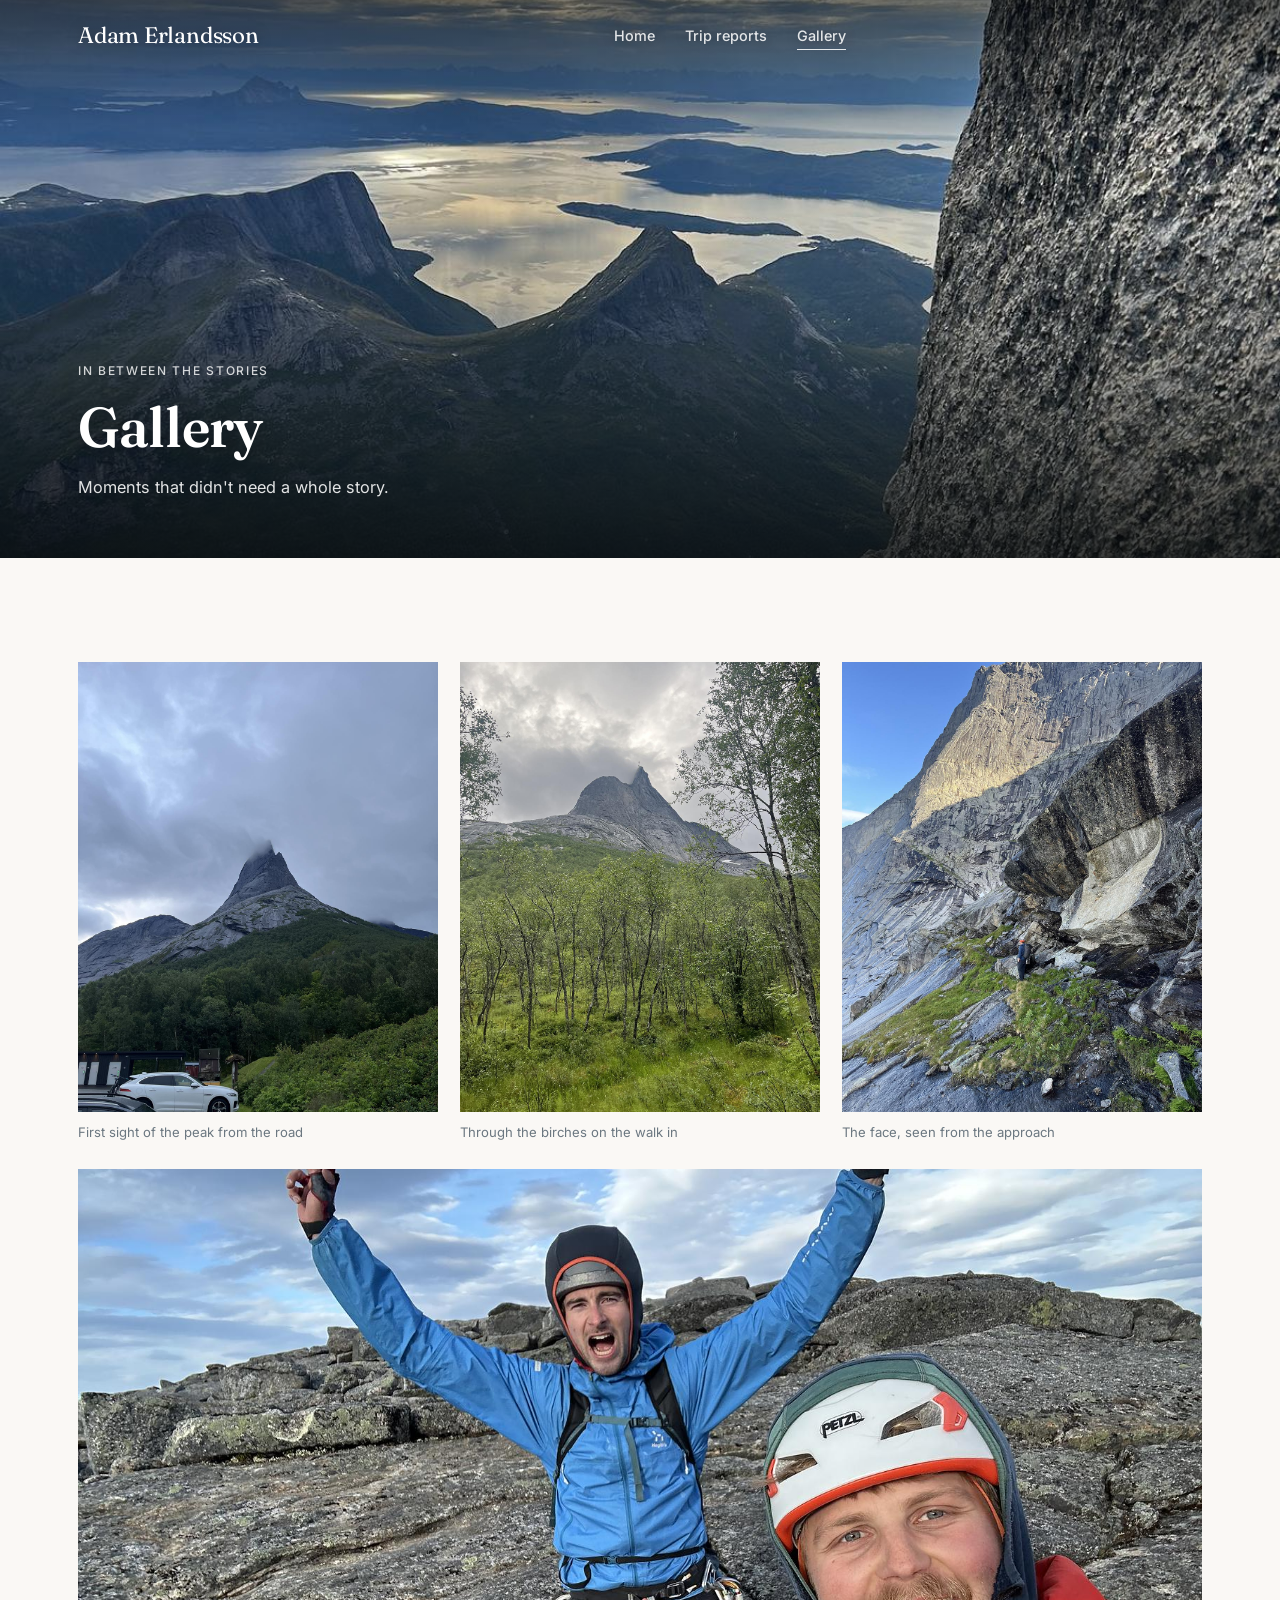
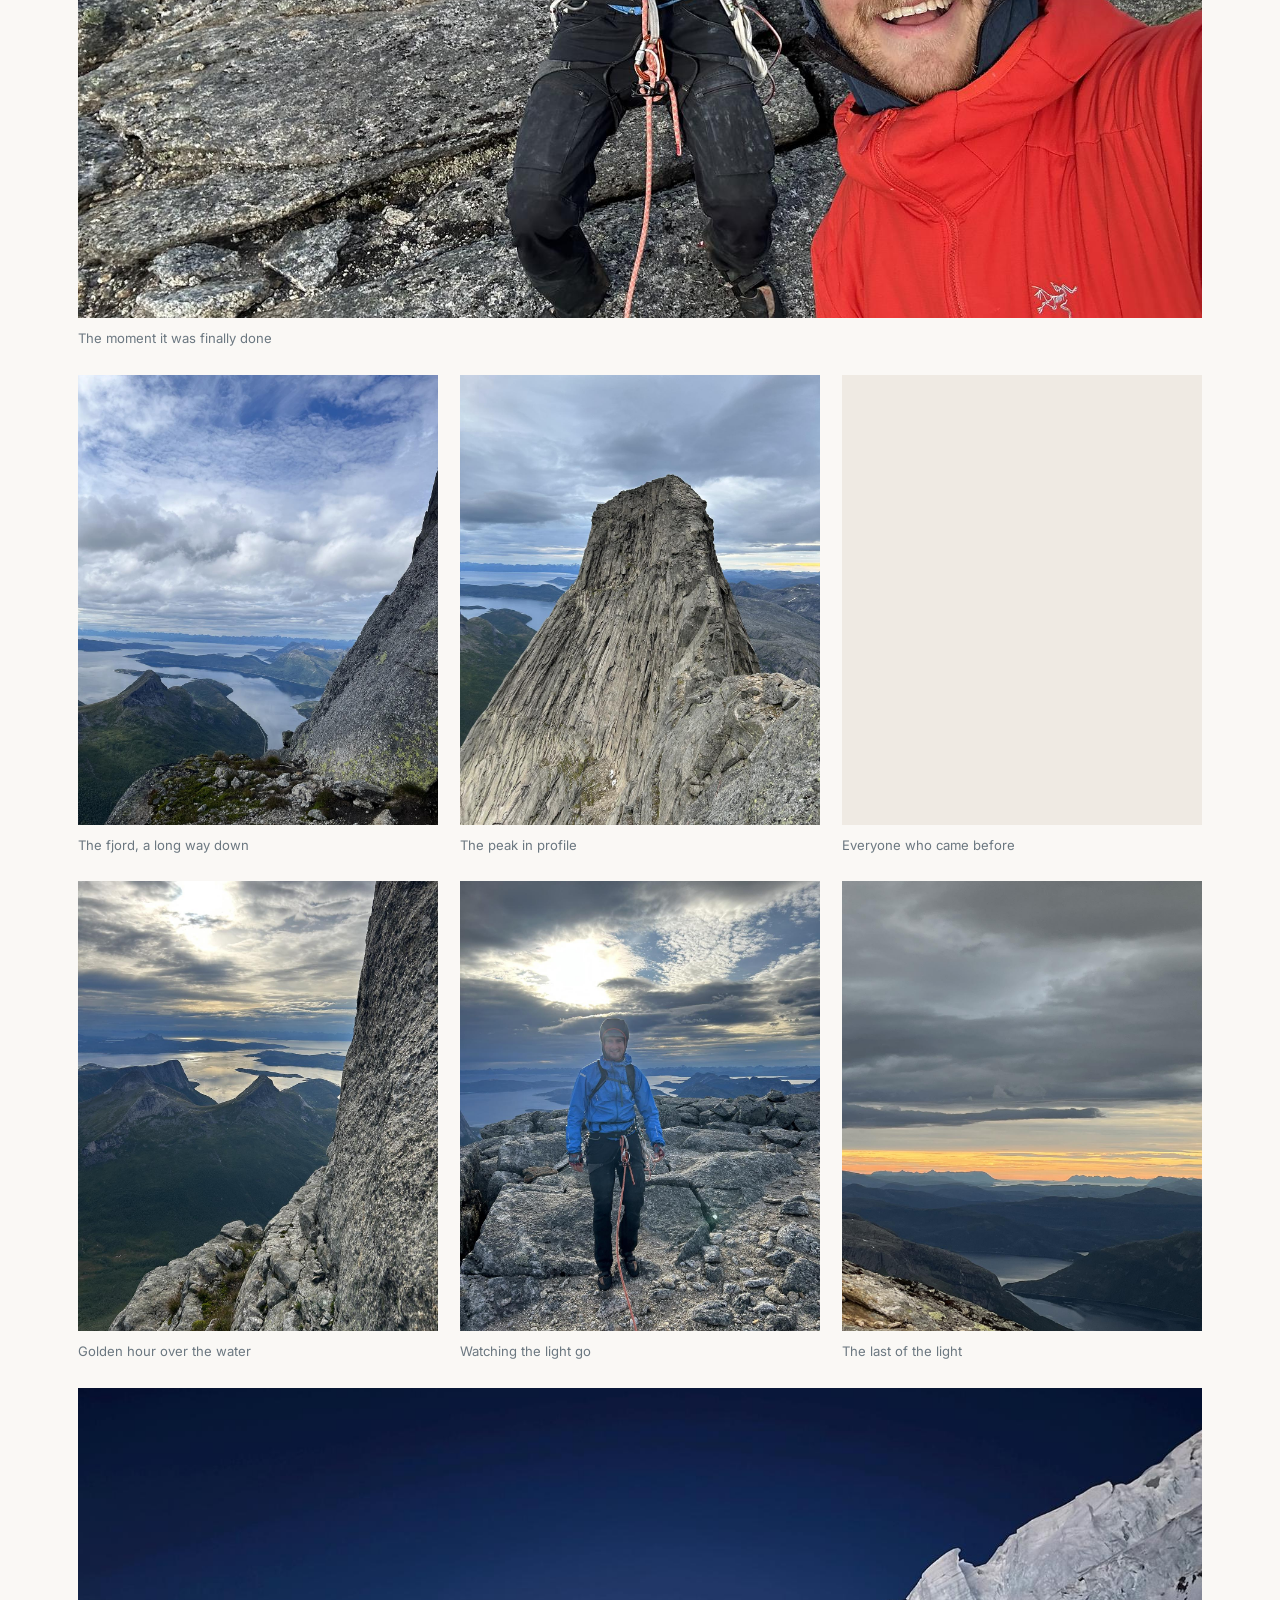
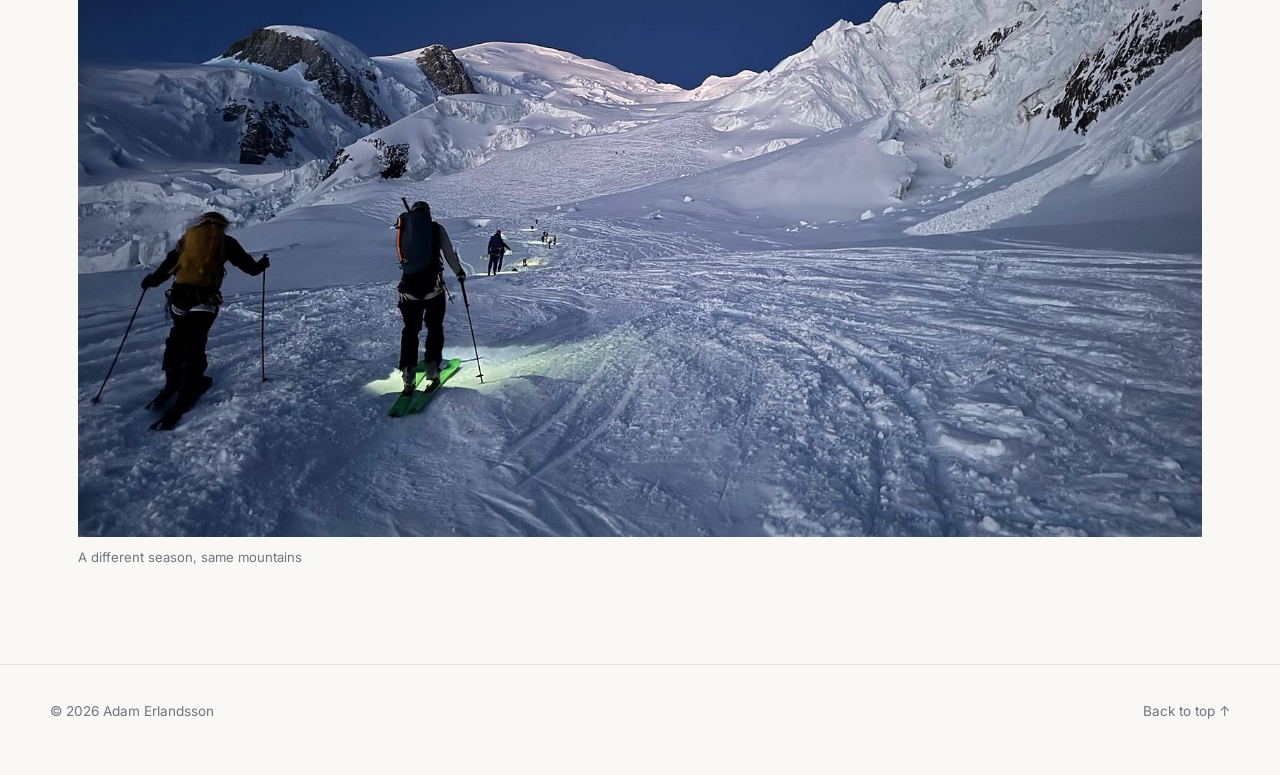
==== commit 00d1dc71: "Update gallery.html" ====
--- a/gallery.html
+++ b/gallery.html
@@ -4,7 +4,7 @@
 <meta charset="UTF-8">
 <meta name="viewport" content="width=device-width, initial-scale=1">
 <title>Gallery — Adam Erlandsson</title>
-<meta name="description" content="Moments from the mountains that didn't need a whole story.">
+<meta name="description" content="">
 
 <meta property="og:title" content="Gallery — Adam Erlandsson">
 <meta property="og:description" content="Moments from the mountains that didn't need a whole story.">
